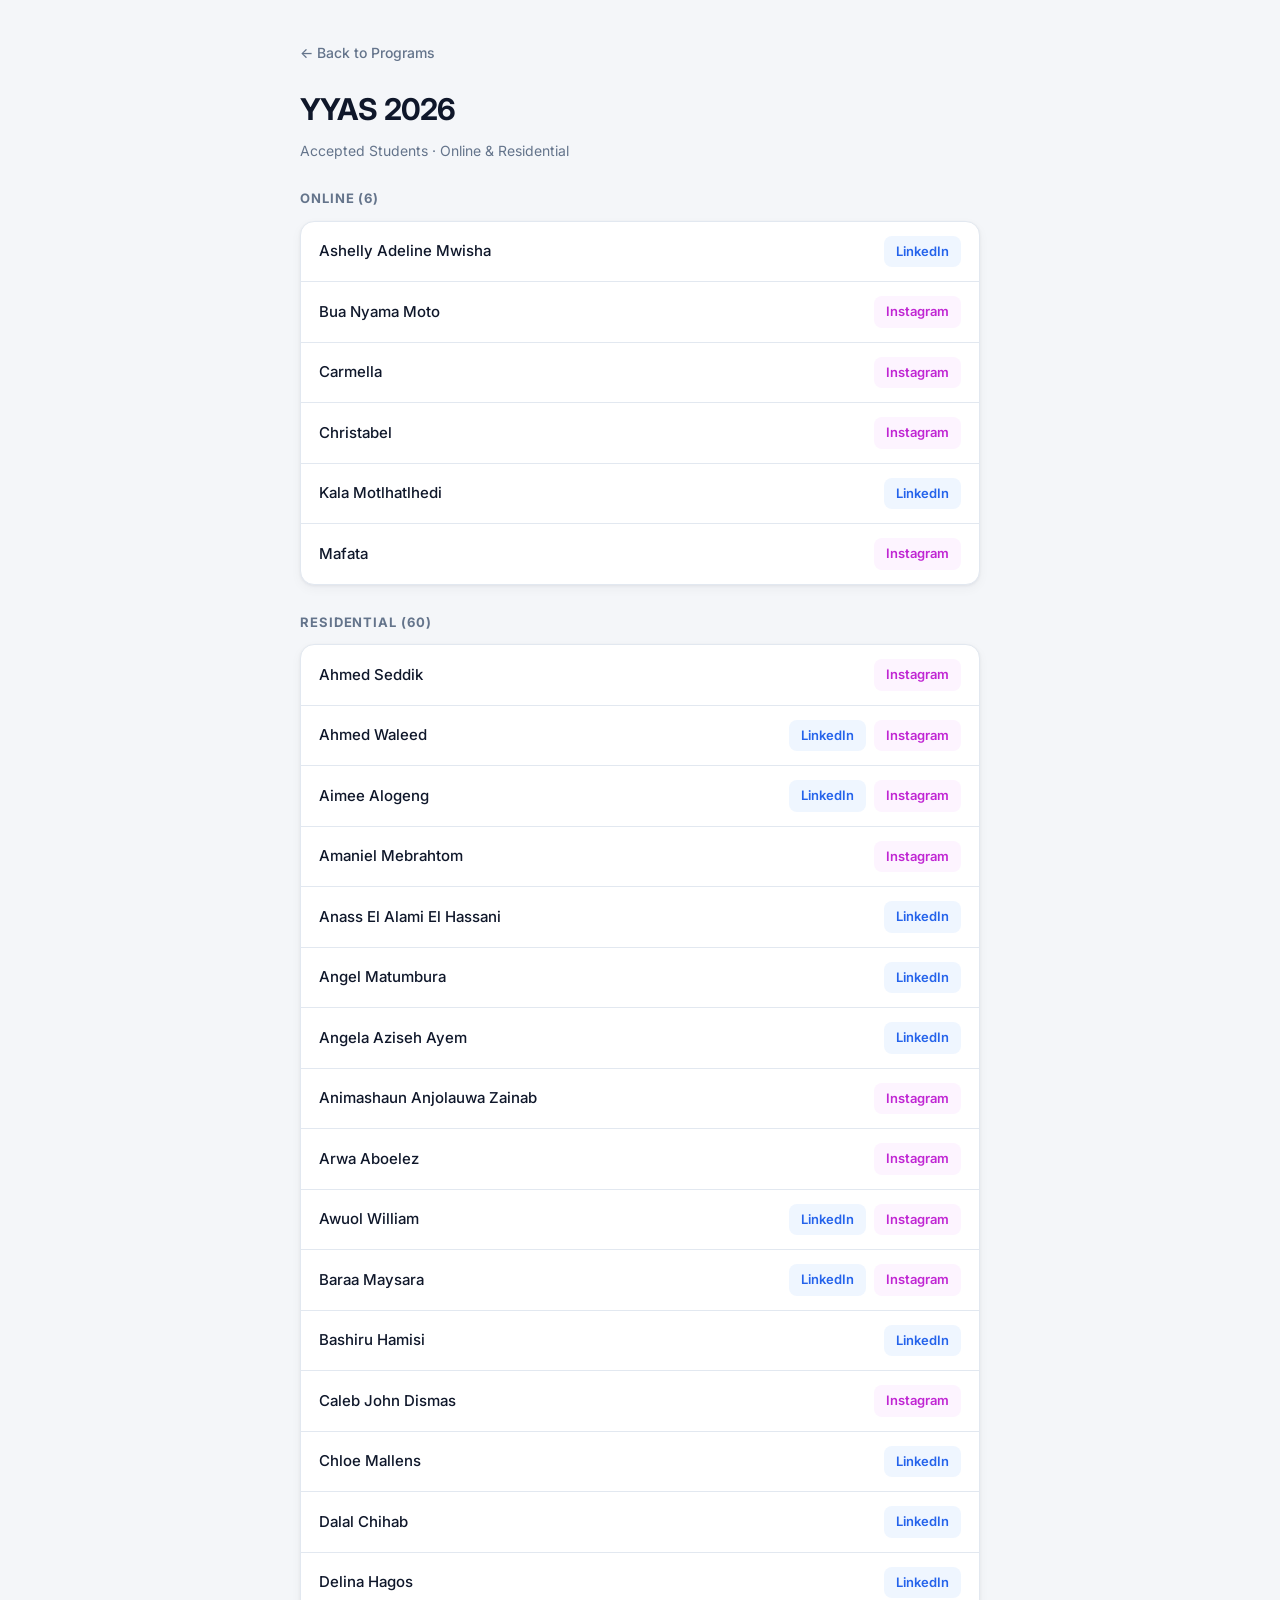
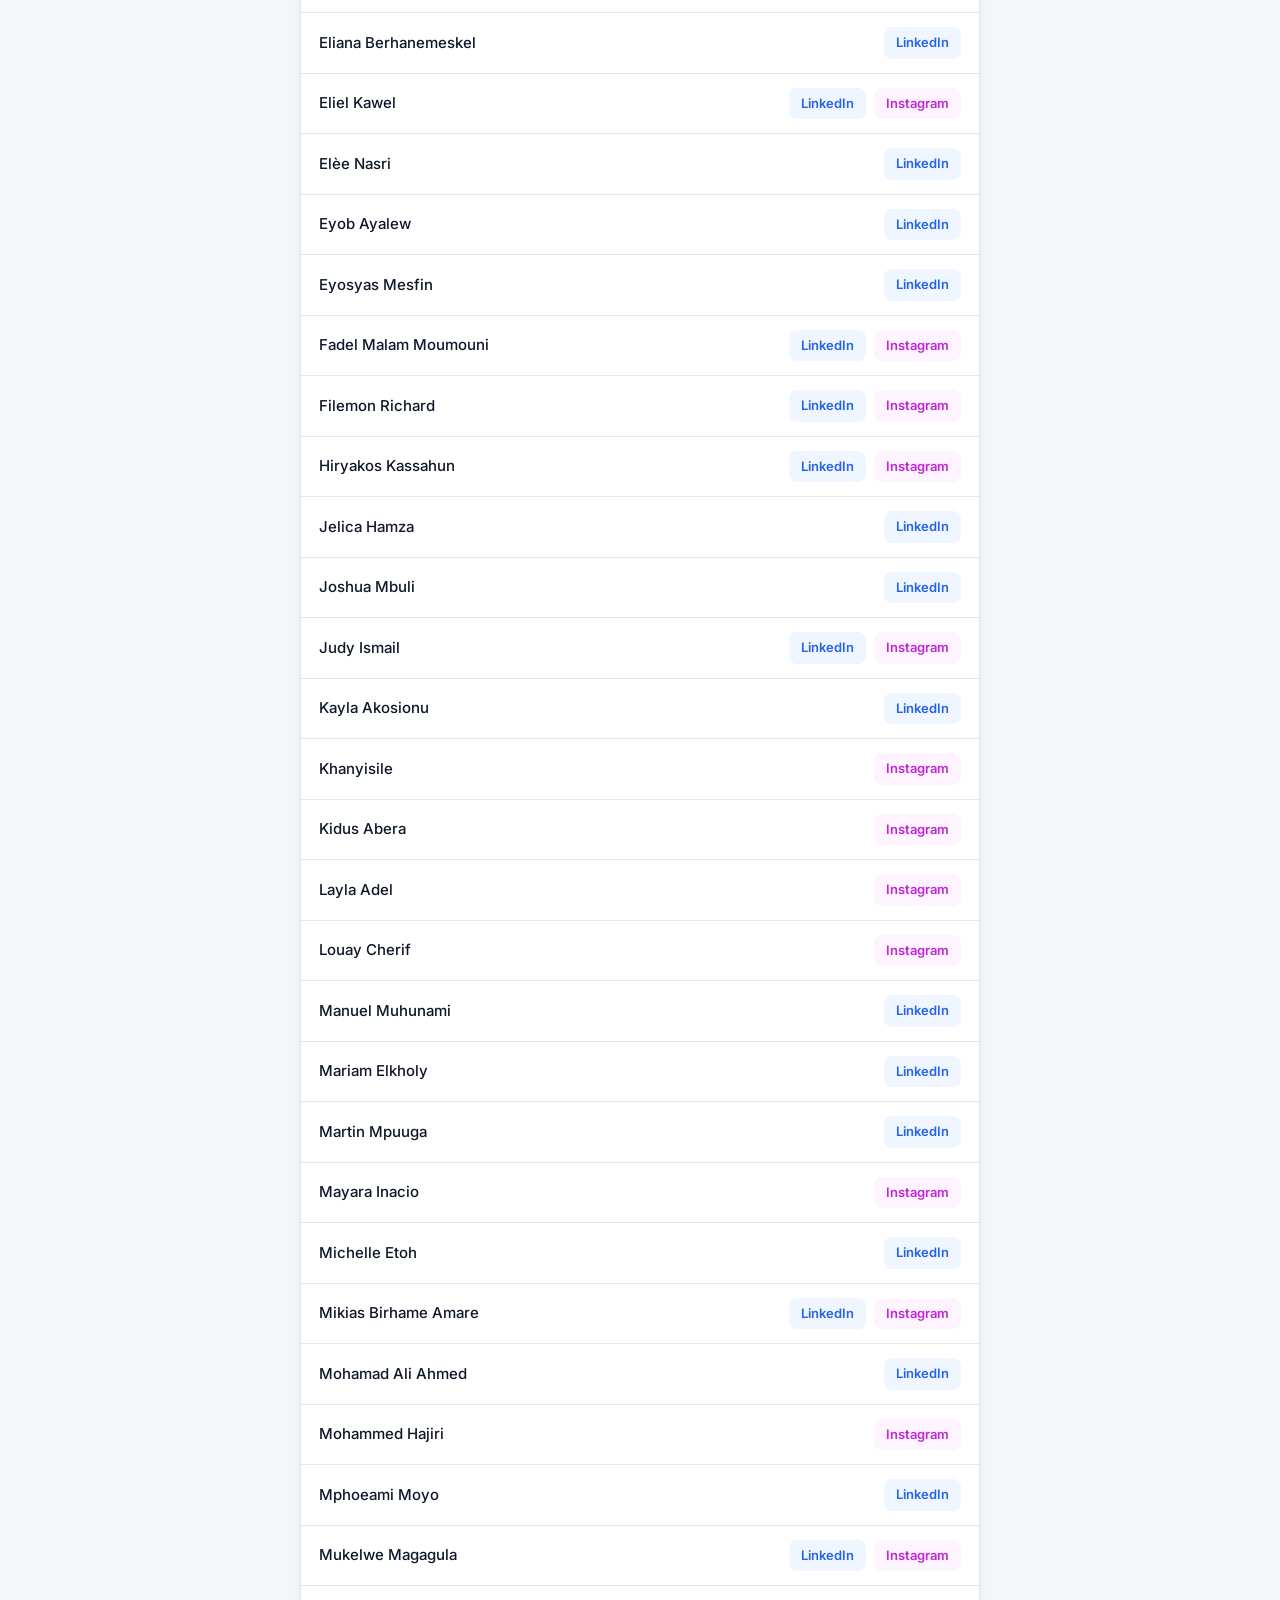
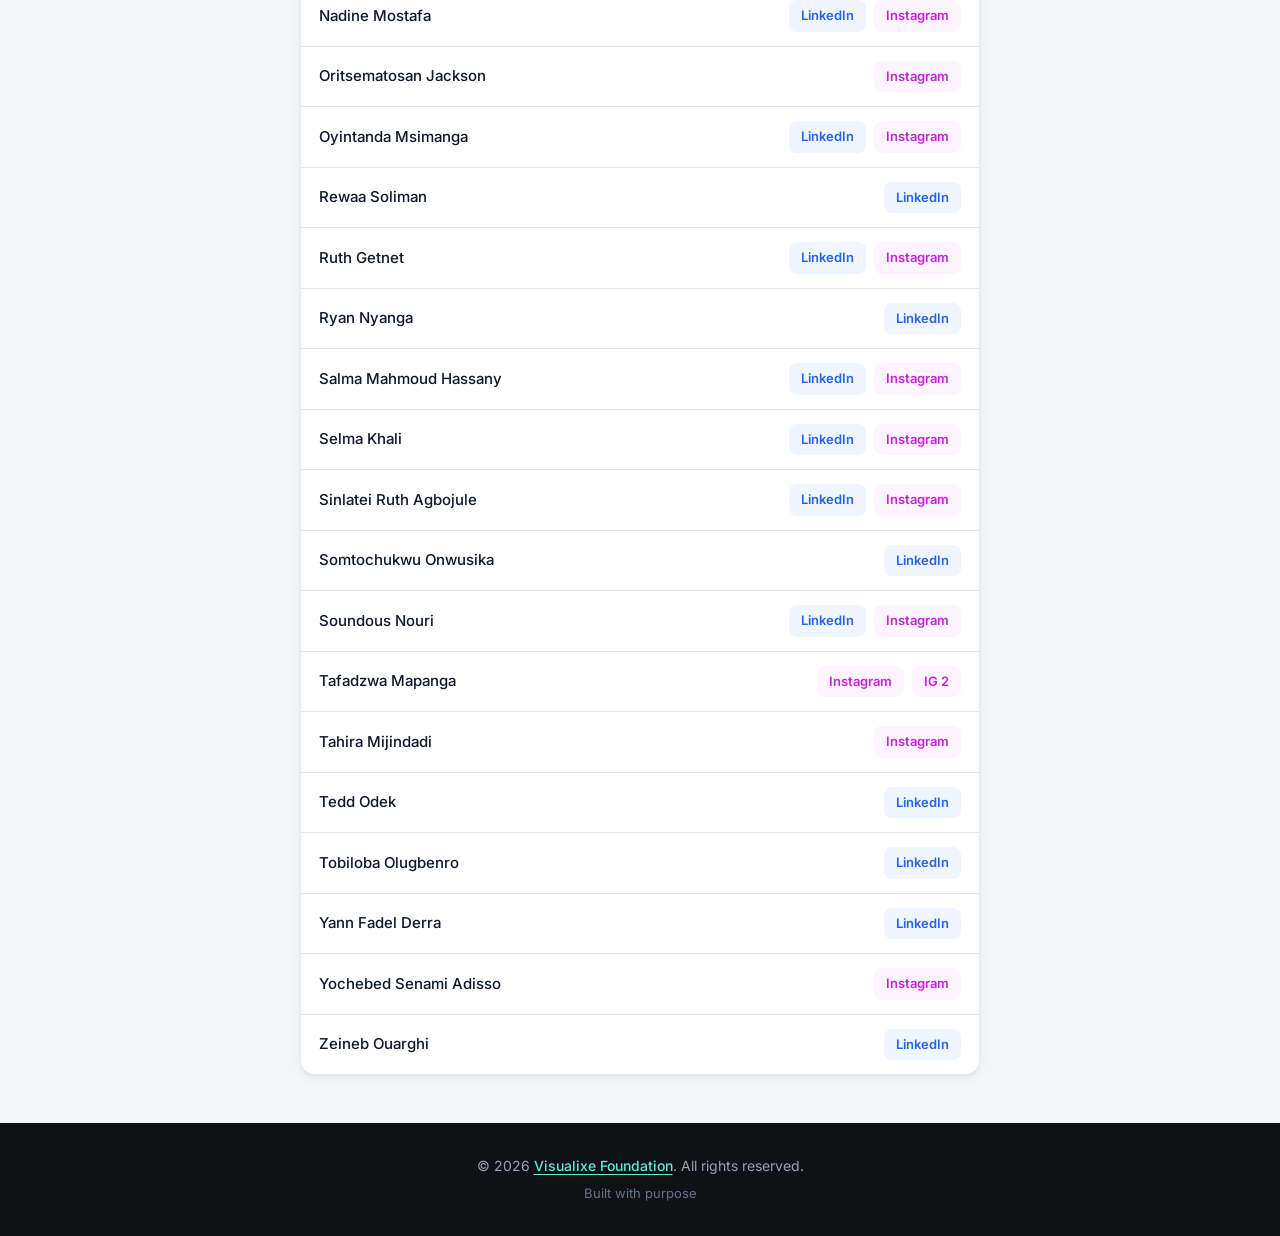
==== yyas2026.html @ 3283f769 "Add Christabel (mnichrissy) to YYAS 2026 Online" ====
<!DOCTYPE html>
<html lang="en">
<head>
  <meta charset="UTF-8">
  <meta name="viewport" content="width=device-width, initial-scale=1.0">
  <title>YYAS 2026 - Accepted Students</title>
  <link href="https://fonts.googleapis.com/css2?family=Inter:wght@400;500;600;700&display=swap" rel="stylesheet">
  <style>
    :root { --bg:#f4f6f9; --surface:#fff; --text:#0f172a; --muted:#64748b; --primary:#2563eb; --border:#e2e8f0; --shadow:0 1px 3px rgba(15,23,42,.06),0 4px 12px rgba(15,23,42,.04); --radius:14px; }
    *{box-sizing:border-box;margin:0;padding:0}
    body{font-family:Inter,system-ui,sans-serif;background:var(--bg);color:var(--text);min-height:100vh;line-height:1.5;display:flex;flex-direction:column}
    .page{max-width:720px;margin:0 auto;padding:40px 20px 48px;flex:1;width:100%}
    .back{display:inline-flex;color:var(--muted);text-decoration:none;font-size:14px;font-weight:500;margin-bottom:24px}
    .back:hover{color:var(--primary)}
    h1{font-size:clamp(24px,4vw,30px);font-weight:700;letter-spacing:-.03em;margin-bottom:8px}
    .meta{color:var(--muted);font-size:14px;margin-bottom:28px}
    .section-title{font-size:13px;font-weight:700;text-transform:uppercase;letter-spacing:.07em;color:var(--muted);margin:28px 0 12px}
    .section-title:first-of-type{margin-top:0}
    .list{background:var(--surface);border:1px solid var(--border);border-radius:var(--radius);box-shadow:var(--shadow);overflow:hidden}
    .student{display:flex;align-items:center;justify-content:space-between;gap:16px;padding:14px 18px;border-bottom:1px solid var(--border);font-size:15px;flex-wrap:wrap}
    .student:last-child{border-bottom:none}
    .student-name{font-weight:500}
    .links{display:flex;flex-wrap:wrap;gap:8px}
    .link{flex-shrink:0;font-size:13px;font-weight:600;text-decoration:none;padding:6px 12px;border-radius:8px}
    .link.li{color:var(--primary);background:#eff6ff}
    .link.li:hover{background:#dbeafe}
    .link.ig{color:#c026d3;background:#fdf4ff}
    .link.ig:hover{background:#fae8ff}
    footer{background:#0f1115;color:#94a3b8;text-align:center;padding:32px 20px;font-size:14px;margin-top:auto}
    footer a{color:#5eead4;text-decoration:underline;text-underline-offset:3px;font-weight:500}
    footer a:hover{color:#99f6e4}
    footer .tagline{margin-top:8px;font-size:13px;color:#64748b}
  </style>
</head>
<body>
  <div class="page">
    <a class="back" href="index.html">← Back to Programs</a>
    <h1>YYAS 2026</h1>
    <p class="meta">Accepted Students · Online & Residential</p>

    <p class="section-title">Online (6)</p>
    <div class="list">
      <div class="student"><span class="student-name">Ashelly Adeline Mwisha</span><div class="links"><a class="link li" href="https://www.linkedin.com/in/ashelly-adeline-mwisha-776b72386/" target="_blank" rel="noopener">LinkedIn</a></div></div>
      <div class="student"><span class="student-name">Bua Nyama Moto</span><div class="links"><a class="link ig" href="https://www.instagram.com/buanyamamoto" target="_blank" rel="noopener">Instagram</a></div></div>
      <div class="student"><span class="student-name">Carmella</span><div class="links"><a class="link ig" href="https://www.instagram.com/_carm.ella._" target="_blank" rel="noopener">Instagram</a></div></div>
      <div class="student"><span class="student-name">Christabel</span><div class="links"><a class="link ig" href="https://www.instagram.com/mnichrissy" target="_blank" rel="noopener">Instagram</a></div></div>
      <div class="student"><span class="student-name">Kala Motlhatlhedi</span><div class="links"><a class="link li" href="https://www.linkedin.com/in/kala-motlhatlhedi-22240734b/" target="_blank" rel="noopener">LinkedIn</a></div></div>
      <div class="student"><span class="student-name">Mafata</span><div class="links"><a class="link ig" href="https://www.instagram.com/k___fatimaaa" target="_blank" rel="noopener">Instagram</a></div></div>
    </div>

    <p class="section-title">Residential (60)</p>
    <div class="list">
      <div class="student"><span class="student-name">Ahmed Seddik</span><div class="links"><a class="link ig" href="https://www.instagram.com/ddraccoo" target="_blank" rel="noopener">Instagram</a></div></div>
      <div class="student"><span class="student-name">Ahmed Waleed</span><div class="links"><a class="link li" href="https://www.linkedin.com/in/ahmed-waleed-8857b934a/" target="_blank" rel="noopener">LinkedIn</a><a class="link ig" href="https://www.instagram.com/vvw_207" target="_blank" rel="noopener">Instagram</a></div></div>
      <div class="student"><span class="student-name">Aimee Alogeng</span><div class="links"><a class="link li" href="https://www.linkedin.com/in/aimee-alogeng-a2539a357/" target="_blank" rel="noopener">LinkedIn</a><a class="link ig" href="https://www.instagram.com/aimee.al_" target="_blank" rel="noopener">Instagram</a></div></div>
      <div class="student"><span class="student-name">Amaniel Mebrahtom</span><div class="links"><a class="link ig" href="https://www.instagram.com/aman.mb2" target="_blank" rel="noopener">Instagram</a></div></div>
      <div class="student"><span class="student-name">Anass El Alami El Hassani</span><div class="links"><a class="link li" href="https://www.linkedin.com/in/anass-el-alami-el-hassani-a8aa6737a/" target="_blank" rel="noopener">LinkedIn</a></div></div>
      <div class="student"><span class="student-name">Angel Matumbura</span><div class="links"><a class="link li" href="https://www.linkedin.com/in/angel-matumbura-37ba74272/" target="_blank" rel="noopener">LinkedIn</a></div></div>
      <div class="student"><span class="student-name">Angela Aziseh Ayem</span><div class="links"><a class="link li" href="https://www.linkedin.com/in/angela-aziseh-ayem-760539383/" target="_blank" rel="noopener">LinkedIn</a></div></div>
      <div class="student"><span class="student-name">Animashaun Anjolauwa Zainab</span><div class="links"><a class="link ig" href="https://www.instagram.com/dreamy.zaynab" target="_blank" rel="noopener">Instagram</a></div></div>
      <div class="student"><span class="student-name">Arwa Aboelez</span><div class="links"><a class="link ig" href="https://www.instagram.com/arwaahmedllx" target="_blank" rel="noopener">Instagram</a></div></div>
      <div class="student"><span class="student-name">Awuol William</span><div class="links"><a class="link li" href="https://www.linkedin.com/in/awuol-william-4a403742a/" target="_blank" rel="noopener">LinkedIn</a><a class="link ig" href="https://www.instagram.com/awuol_chol" target="_blank" rel="noopener">Instagram</a></div></div>
      <div class="student"><span class="student-name">Baraa Maysara</span><div class="links"><a class="link li" href="https://www.linkedin.com/in/baraa-maysara/" target="_blank" rel="noopener">LinkedIn</a><a class="link ig" href="https://www.instagram.com/b.ar4a" target="_blank" rel="noopener">Instagram</a></div></div>
      <div class="student"><span class="student-name">Bashiru Hamisi</span><div class="links"><a class="link li" href="https://www.linkedin.com/in/bashiru-hamisi-7b2312286/" target="_blank" rel="noopener">LinkedIn</a></div></div>
      <div class="student"><span class="student-name">Caleb John Dismas</span><div class="links"><a class="link ig" href="https://www.instagram.com/_calebshakq_" target="_blank" rel="noopener">Instagram</a></div></div>
      <div class="student"><span class="student-name">Chloe Mallens</span><div class="links"><a class="link li" href="https://www.linkedin.com/in/chloe-mallens-b9a05439b/" target="_blank" rel="noopener">LinkedIn</a></div></div>
      <div class="student"><span class="student-name">Dalal Chihab</span><div class="links"><a class="link li" href="https://www.linkedin.com/in/dalal-chihab-8564b4334/" target="_blank" rel="noopener">LinkedIn</a></div></div>
      <div class="student"><span class="student-name">Delina Hagos</span><div class="links"><a class="link li" href="https://www.linkedin.com/in/delina-hagos-21abb3429/" target="_blank" rel="noopener">LinkedIn</a></div></div>
      <div class="student"><span class="student-name">Eliana Berhanemeskel</span><div class="links"><a class="link li" href="https://www.linkedin.com/in/eliana-berhanemeskel-0032b2391/" target="_blank" rel="noopener">LinkedIn</a></div></div>
      <div class="student"><span class="student-name">Eliel Kawel</span><div class="links"><a class="link li" href="https://www.linkedin.com/in/eliel-kawel-6774533b9/" target="_blank" rel="noopener">LinkedIn</a><a class="link ig" href="https://www.instagram.com/eliii_jeager" target="_blank" rel="noopener">Instagram</a></div></div>
      <div class="student"><span class="student-name">Elèe Nasri</span><div class="links"><a class="link li" href="https://www.linkedin.com/in/el%C3%A8e-nasri-a251473b8/" target="_blank" rel="noopener">LinkedIn</a></div></div>
      <div class="student"><span class="student-name">Eyob Ayalew</span><div class="links"><a class="link li" href="https://www.linkedin.com/in/eyob-ayalew-5b4209382/" target="_blank" rel="noopener">LinkedIn</a></div></div>
      <div class="student"><span class="student-name">Eyosyas Mesfin</span><div class="links"><a class="link li" href="https://www.linkedin.com/in/eyosyas-mesfin-58b64636a/" target="_blank" rel="noopener">LinkedIn</a></div></div>
      <div class="student"><span class="student-name">Fadel Malam Moumouni</span><div class="links"><a class="link li" href="https://www.linkedin.com/in/fadel-malam-moumouni-9bb3b6238/" target="_blank" rel="noopener">LinkedIn</a><a class="link ig" href="https://www.instagram.com/fad_mlk_" target="_blank" rel="noopener">Instagram</a></div></div>
      <div class="student"><span class="student-name">Filemon Richard</span><div class="links"><a class="link li" href="https://www.linkedin.com/in/filemon-richard-154a58354/" target="_blank" rel="noopener">LinkedIn</a><a class="link ig" href="https://www.instagram.com/the__flemon" target="_blank" rel="noopener">Instagram</a></div></div>
      <div class="student"><span class="student-name">Hiryakos Kassahun</span><div class="links"><a class="link li" href="https://www.linkedin.com/in/hiryakos-kassahun-a217aa3bb/" target="_blank" rel="noopener">LinkedIn</a><a class="link ig" href="https://www.instagram.com/da_harry_" target="_blank" rel="noopener">Instagram</a></div></div>
      <div class="student"><span class="student-name">Jelica Hamza</span><div class="links"><a class="link li" href="https://www.linkedin.com/in/jelica-hamza-6ba690402/" target="_blank" rel="noopener">LinkedIn</a></div></div>
      <div class="student"><span class="student-name">Joshua Mbuli</span><div class="links"><a class="link li" href="https://www.linkedin.com/in/joshua-mbuli-ab585a386/" target="_blank" rel="noopener">LinkedIn</a></div></div>
      <div class="student"><span class="student-name">Judy Ismail</span><div class="links"><a class="link li" href="https://www.linkedin.com/in/judyy-ismail/" target="_blank" rel="noopener">LinkedIn</a><a class="link ig" href="https://www.instagram.com/judyy_hatem" target="_blank" rel="noopener">Instagram</a></div></div>
      <div class="student"><span class="student-name">Kayla Akosionu</span><div class="links"><a class="link li" href="https://www.linkedin.com/in/kayla-akosionu-887215384/" target="_blank" rel="noopener">LinkedIn</a></div></div>
      <div class="student"><span class="student-name">Khanyisile</span><div class="links"><a class="link ig" href="https://www.instagram.com/khanyi_mzyece" target="_blank" rel="noopener">Instagram</a></div></div>
      <div class="student"><span class="student-name">Kidus Abera</span><div class="links"><a class="link ig" href="https://www.instagram.com/kidus_abera_" target="_blank" rel="noopener">Instagram</a></div></div>
      <div class="student"><span class="student-name">Layla Adel</span><div class="links"><a class="link ig" href="https://www.instagram.com/layla.3adel" target="_blank" rel="noopener">Instagram</a></div></div>
      <div class="student"><span class="student-name">Louay Cherif</span><div class="links"><a class="link ig" href="https://www.instagram.com/louaycherif233" target="_blank" rel="noopener">Instagram</a></div></div>
      <div class="student"><span class="student-name">Manuel Muhunami</span><div class="links"><a class="link li" href="https://www.linkedin.com/in/manuel-indombera/" target="_blank" rel="noopener">LinkedIn</a></div></div>
      <div class="student"><span class="student-name">Mariam Elkholy</span><div class="links"><a class="link li" href="https://www.linkedin.com/in/mariam-elkholy-403326283/" target="_blank" rel="noopener">LinkedIn</a></div></div>
      <div class="student"><span class="student-name">Martin Mpuuga</span><div class="links"><a class="link li" href="https://www.linkedin.com/in/martin-mpuuga-a007103b2/" target="_blank" rel="noopener">LinkedIn</a></div></div>
      <div class="student"><span class="student-name">Mayara Inacio</span><div class="links"><a class="link ig" href="https://www.instagram.com/may_ri1" target="_blank" rel="noopener">Instagram</a></div></div>
      <div class="student"><span class="student-name">Michelle Etoh</span><div class="links"><a class="link li" href="https://www.linkedin.com/in/michelle-etoh-3ab612343/" target="_blank" rel="noopener">LinkedIn</a></div></div>
      <div class="student"><span class="student-name">Mikias Birhame Amare</span><div class="links"><a class="link li" href="https://www.linkedin.com/in/mikias-amare-251681402/" target="_blank" rel="noopener">LinkedIn</a><a class="link ig" href="https://www.instagram.com/infamous_ni99a" target="_blank" rel="noopener">Instagram</a></div></div>
      <div class="student"><span class="student-name">Mohamad Ali Ahmed</span><div class="links"><a class="link li" href="https://www.linkedin.com/in/mohamad-ali-ahmed-481295380/" target="_blank" rel="noopener">LinkedIn</a></div></div>
      <div class="student"><span class="student-name">Mohammed Hajiri</span><div class="links"><a class="link ig" href="https://www.instagram.com/_mohamed_hajry_" target="_blank" rel="noopener">Instagram</a></div></div>
      <div class="student"><span class="student-name">Mphoeami Moyo</span><div class="links"><a class="link li" href="https://www.linkedin.com/in/mphoeami-moyo-1519a9371/" target="_blank" rel="noopener">LinkedIn</a></div></div>
      <div class="student"><span class="student-name">Mukelwe Magagula</span><div class="links"><a class="link li" href="https://www.linkedin.com/in/mukelwe-magagula-00015a282/" target="_blank" rel="noopener">LinkedIn</a><a class="link ig" href="https://www.instagram.com/excl.usivelywithmukelwe" target="_blank" rel="noopener">Instagram</a></div></div>
      <div class="student"><span class="student-name">Nadine Mostafa</span><div class="links"><a class="link li" href="https://www.linkedin.com/in/nadine-mostafa-3a532b35b/" target="_blank" rel="noopener">LinkedIn</a><a class="link ig" href="https://www.instagram.com/__nadinemostafa" target="_blank" rel="noopener">Instagram</a></div></div>
      <div class="student"><span class="student-name">Oritsematosan Jackson</span><div class="links"><a class="link ig" href="https://www.instagram.com/tosanjackson" target="_blank" rel="noopener">Instagram</a></div></div>
      <div class="student"><span class="student-name">Oyintanda Msimanga</span><div class="links"><a class="link li" href="https://www.linkedin.com/in/oyintanda-m-698185381/" target="_blank" rel="noopener">LinkedIn</a><a class="link ig" href="https://www.instagram.com/xo.oyi" target="_blank" rel="noopener">Instagram</a></div></div>
      <div class="student"><span class="student-name">Rewaa Soliman</span><div class="links"><a class="link li" href="https://www.linkedin.com/in/rewaa-soliman-2990a6369/" target="_blank" rel="noopener">LinkedIn</a></div></div>
      <div class="student"><span class="student-name">Ruth Getnet</span><div class="links"><a class="link li" href="https://www.linkedin.com/in/ruth-getnet-21bb9b34a/" target="_blank" rel="noopener">LinkedIn</a><a class="link ig" href="https://www.instagram.com/iseek_serenity" target="_blank" rel="noopener">Instagram</a></div></div>
      <div class="student"><span class="student-name">Ryan Nyanga</span><div class="links"><a class="link li" href="https://www.linkedin.com/in/ryan-nyanga/" target="_blank" rel="noopener">LinkedIn</a></div></div>
      <div class="student"><span class="student-name">Salma Mahmoud Hassany</span><div class="links"><a class="link li" href="https://www.linkedin.com/in/salma-mahmoud-18077336b/" target="_blank" rel="noopener">LinkedIn</a><a class="link ig" href="https://www.instagram.com/salmahmoud4" target="_blank" rel="noopener">Instagram</a></div></div>
      <div class="student"><span class="student-name">Selma Khali</span><div class="links"><a class="link li" href="https://www.linkedin.com/in/selma-khali-820155335/" target="_blank" rel="noopener">LinkedIn</a><a class="link ig" href="https://www.instagram.com/khaliselma" target="_blank" rel="noopener">Instagram</a></div></div>
      <div class="student"><span class="student-name">Sinlatei Ruth Agbojule</span><div class="links"><a class="link li" href="https://www.linkedin.com/in/agbojule-sinlatei-041a593a7/" target="_blank" rel="noopener">LinkedIn</a><a class="link ig" href="https://www.instagram.com/sinlateiagbojule" target="_blank" rel="noopener">Instagram</a></div></div>
      <div class="student"><span class="student-name">Somtochukwu Onwusika</span><div class="links"><a class="link li" href="https://www.linkedin.com/in/somto-onwusika/" target="_blank" rel="noopener">LinkedIn</a></div></div>
      <div class="student"><span class="student-name">Soundous Nouri</span><div class="links"><a class="link li" href="https://www.linkedin.com/in/soundous-nouri-1b28b7379/" target="_blank" rel="noopener">LinkedIn</a><a class="link ig" href="https://www.instagram.com/soundous.n_" target="_blank" rel="noopener">Instagram</a></div></div>
      <div class="student"><span class="student-name">Tafadzwa Mapanga</span><div class="links"><a class="link ig" href="https://www.instagram.com/taffff.y" target="_blank" rel="noopener">Instagram</a><a class="link ig" href="https://www.instagram.com/tafffy.waffy" target="_blank" rel="noopener">IG 2</a></div></div>
      <div class="student"><span class="student-name">Tahira Mijindadi</span><div class="links"><a class="link ig" href="https://www.instagram.com/its_tahiraaa.m" target="_blank" rel="noopener">Instagram</a></div></div>
      <div class="student"><span class="student-name">Tedd Odek</span><div class="links"><a class="link li" href="https://www.linkedin.com/in/tedd-odek/" target="_blank" rel="noopener">LinkedIn</a></div></div>
      <div class="student"><span class="student-name">Tobiloba Olugbenro</span><div class="links"><a class="link li" href="https://www.linkedin.com/in/tobiloba-olugbenro-34a37042a/" target="_blank" rel="noopener">LinkedIn</a></div></div>
      <div class="student"><span class="student-name">Yann Fadel Derra</span><div class="links"><a class="link li" href="https://www.linkedin.com/in/yann-fadel-derra-29112a390/" target="_blank" rel="noopener">LinkedIn</a></div></div>
      <div class="student"><span class="student-name">Yochebed Senami Adisso</span><div class="links"><a class="link ig" href="https://www.instagram.com/yochebedadisso" target="_blank" rel="noopener">Instagram</a></div></div>
      <div class="student"><span class="student-name">Zeineb Ouarghi</span><div class="links"><a class="link li" href="https://www.linkedin.com/in/zeineb-ouarghi-987a57365/" target="_blank" rel="noopener">LinkedIn</a></div></div>
    </div>
  </div>
  <footer>
    <p>&copy; 2026 <a href="https://visualixe-foundation.vercel.app/" target="_blank" rel="noopener">Visualixe Foundation</a>. All rights reserved.</p>
    <p class="tagline">Built with purpose</p>
  </footer>
</body>
</html>
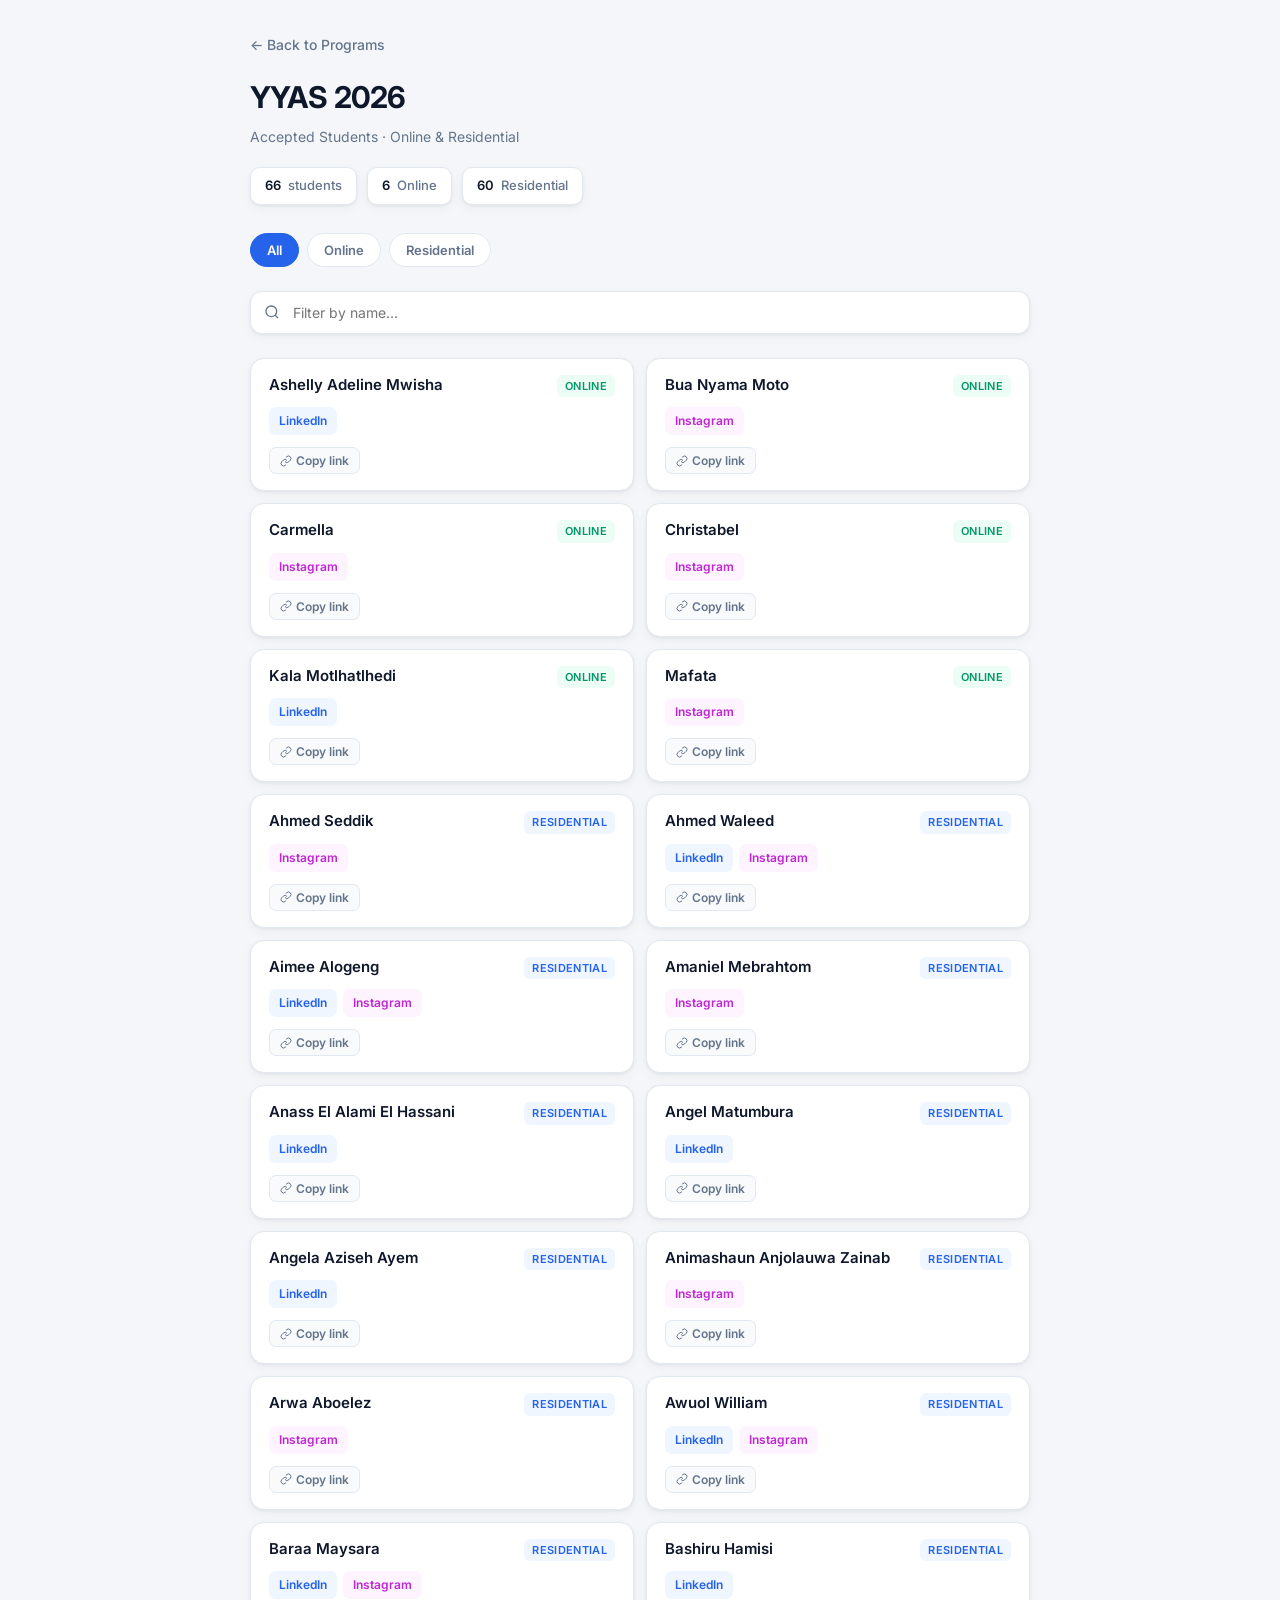
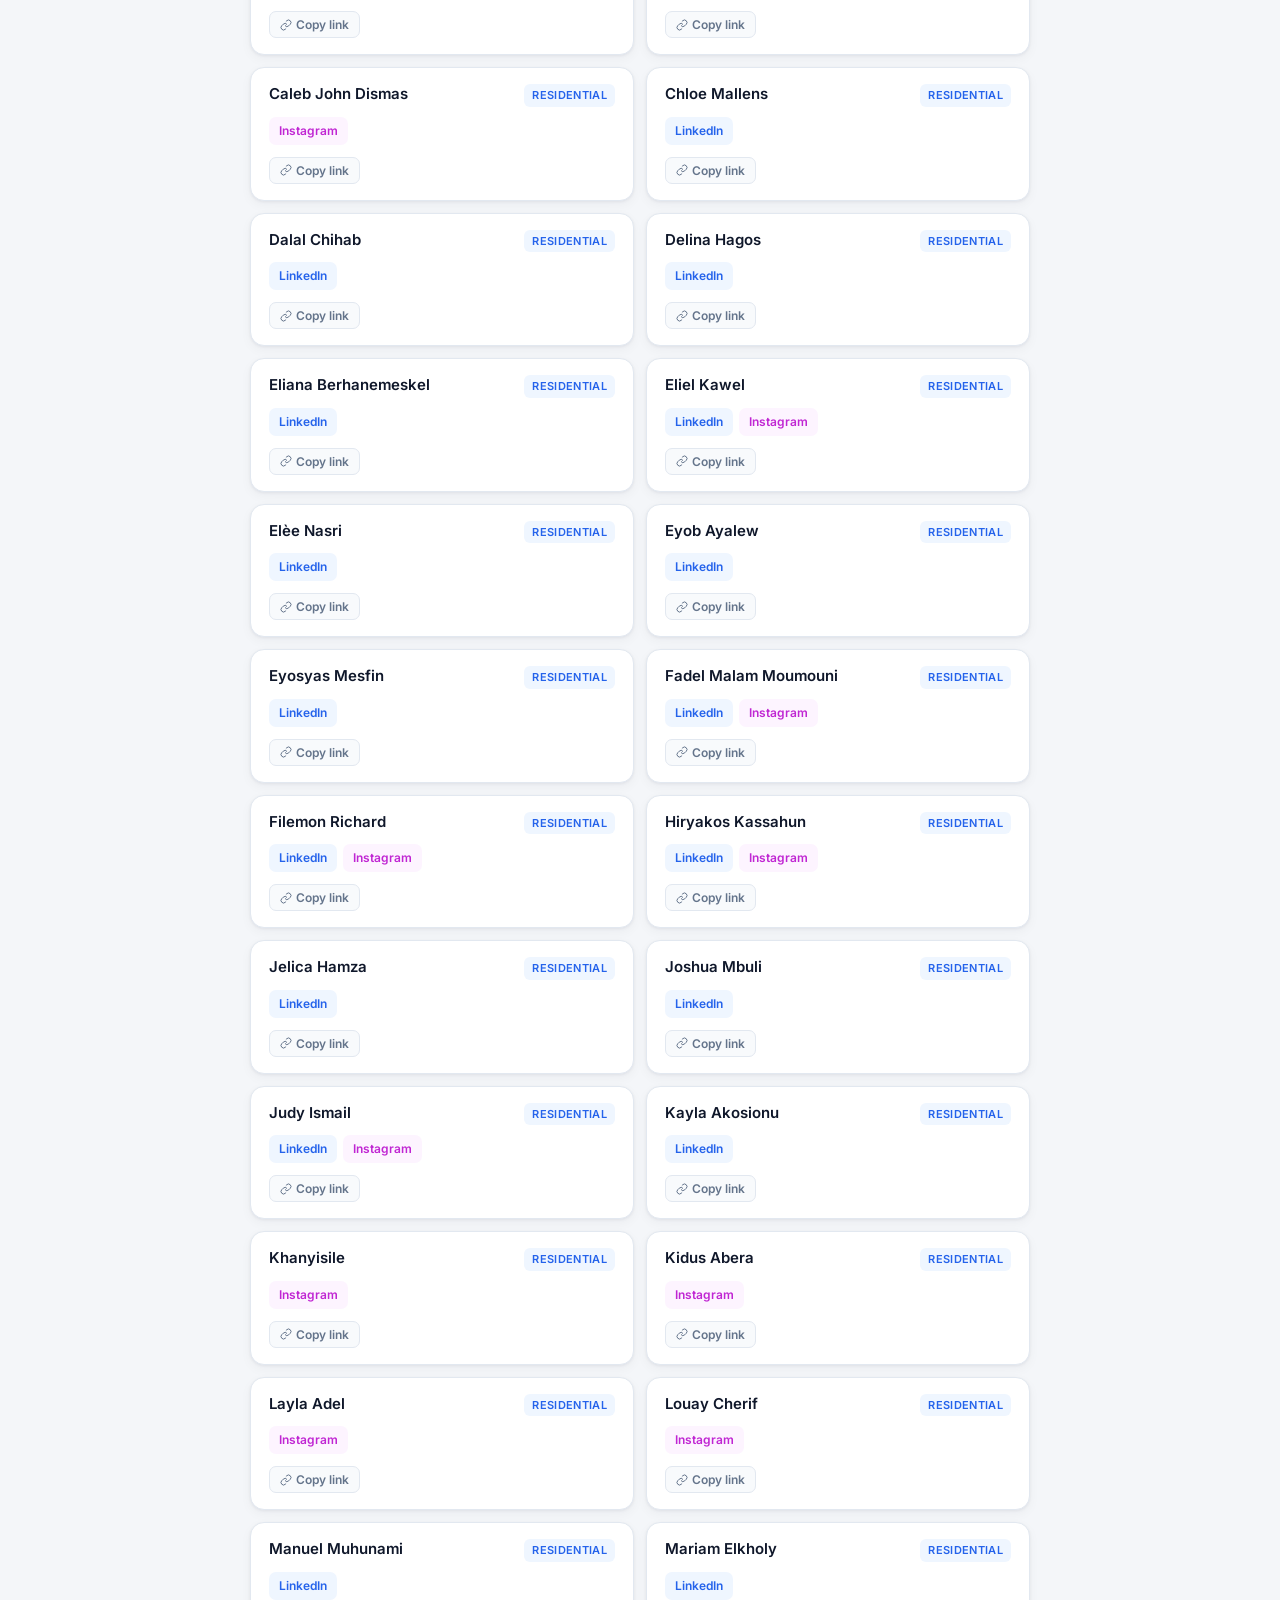
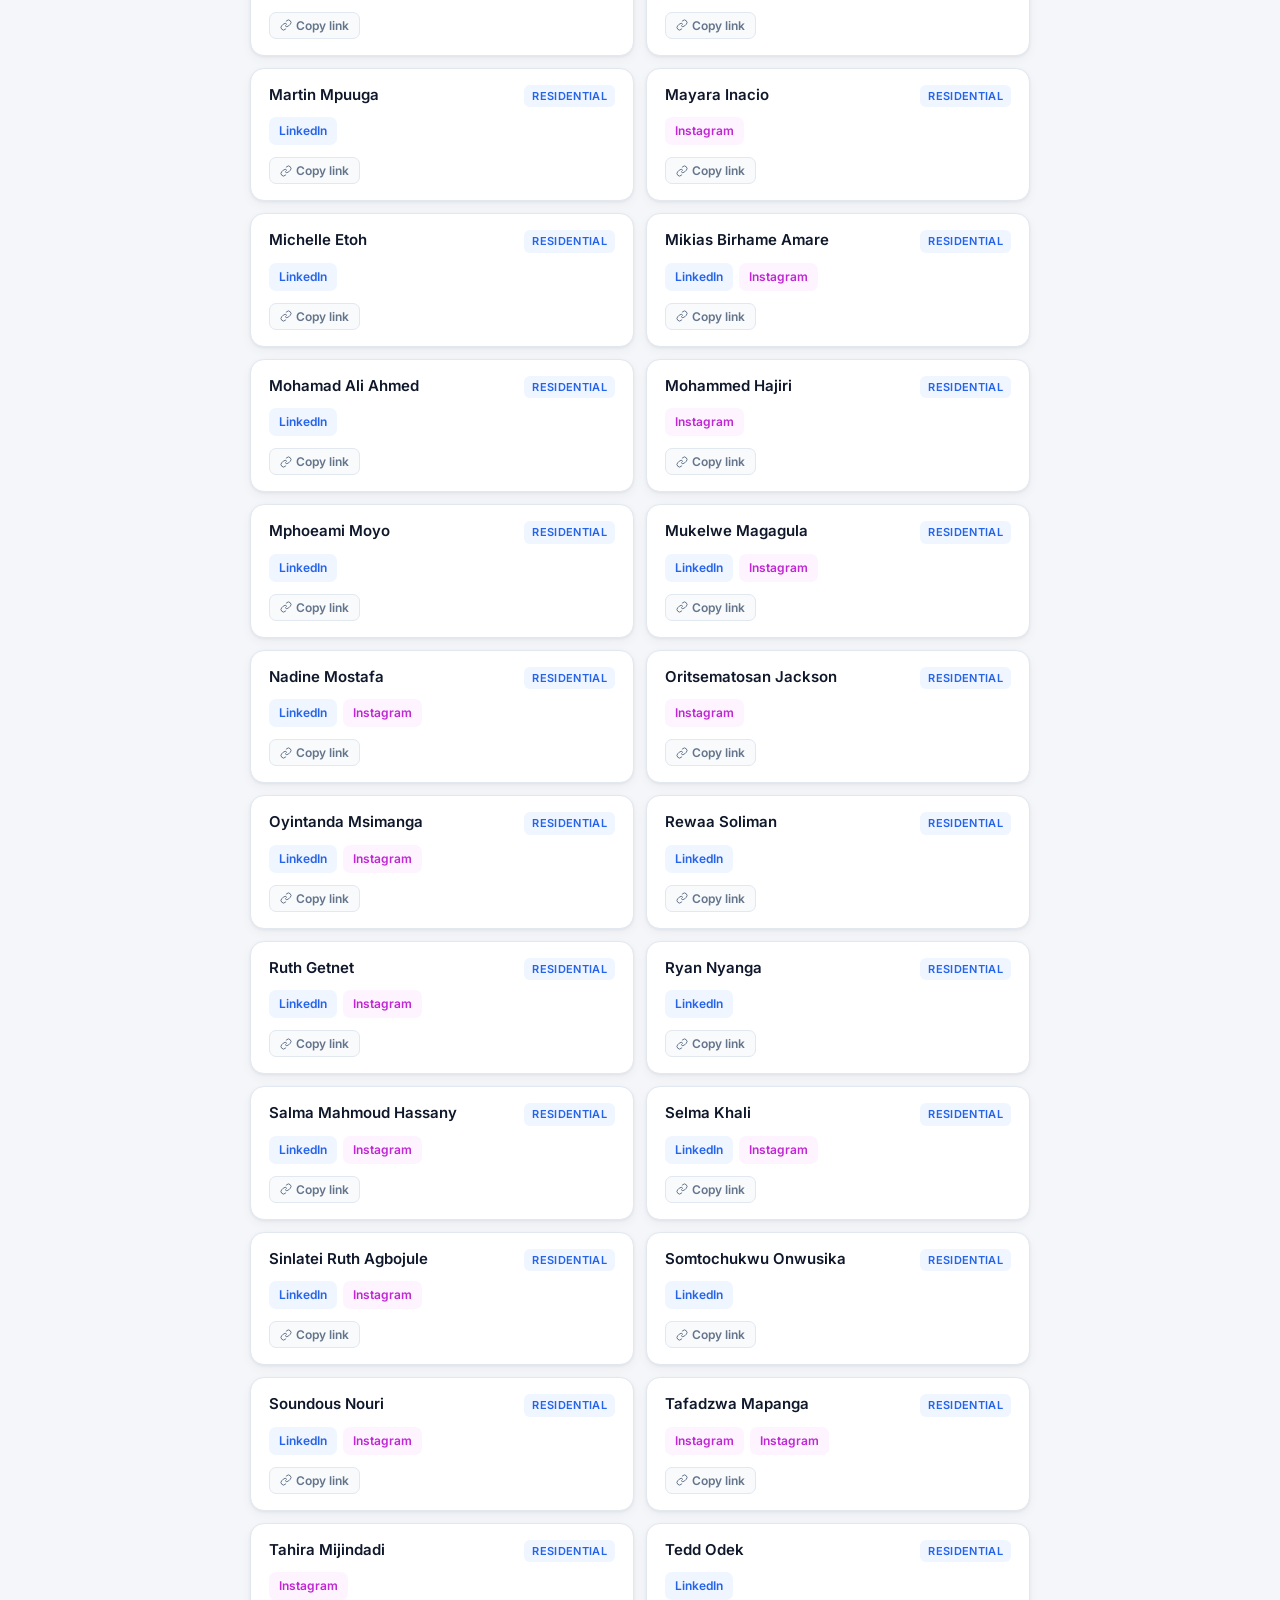
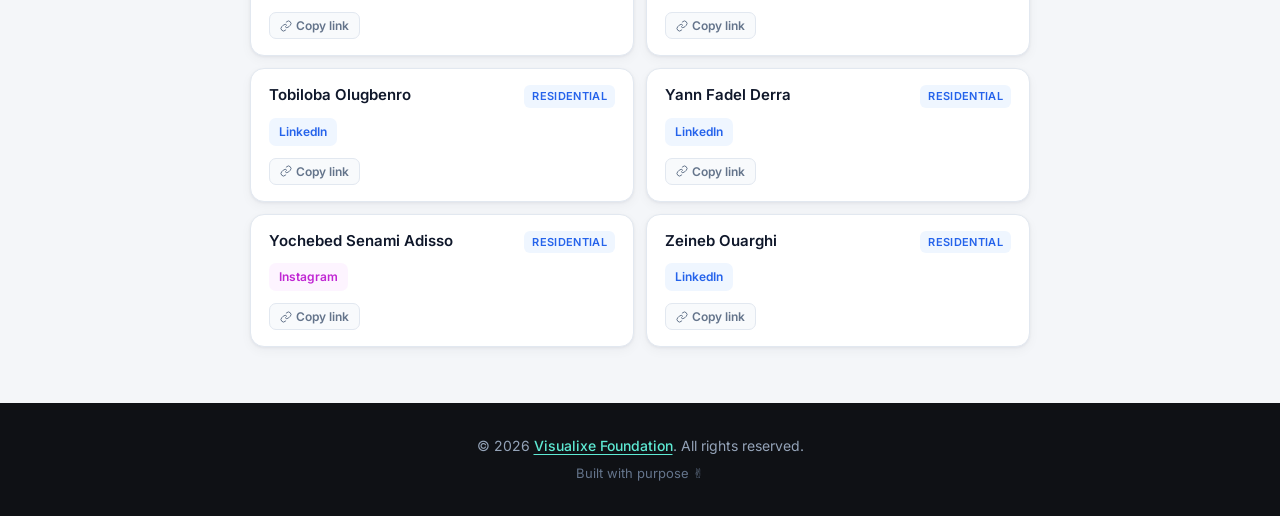
==== commit 9b8c55a2: "Upgrade list page: student cards, filters, search with highlights, clean empty socials, copy-link bu" ====
--- a/yyas2026.html
+++ b/yyas2026.html
@@ -3,33 +3,285 @@
 <head>
   <meta charset="UTF-8">
   <meta name="viewport" content="width=device-width, initial-scale=1.0">
-  <title>YYAS 2026 - Accepted Students</title>
+  <title>YYAS 2026 Accepted Students | Visualixe Foundation</title>
+  <meta name="description" content="Full list of students accepted into Yale Young African Scholars 2026 — Online (6) and Residential (60) cohorts.">
+
+  <!-- Open Graph -->
+  <meta property="og:type" content="website">
+  <meta property="og:url" content="https://accepted-students.vercel.app/yyas2026.html">
+  <meta property="og:title" content="YYAS 2026 Accepted Students">
+  <meta property="og:description" content="66 students accepted into Yale Young African Scholars 2026. Browse Online and Residential cohorts.">
+  <meta property="og:site_name" content="Visualixe Foundation">
+
+  <!-- Twitter -->
+  <meta name="twitter:card" content="summary">
+  <meta name="twitter:title" content="YYAS 2026 Accepted Students">
+  <meta name="twitter:description" content="66 students accepted into Yale Young African Scholars 2026.">
+
   <link href="https://fonts.googleapis.com/css2?family=Inter:wght@400;500;600;700&display=swap" rel="stylesheet">
   <style>
-    :root { --bg:#f4f6f9; --surface:#fff; --text:#0f172a; --muted:#64748b; --primary:#2563eb; --border:#e2e8f0; --shadow:0 1px 3px rgba(15,23,42,.06),0 4px 12px rgba(15,23,42,.04); --radius:14px; }
-    *{box-sizing:border-box;margin:0;padding:0}
-    body{font-family:Inter,system-ui,sans-serif;background:var(--bg);color:var(--text);min-height:100vh;line-height:1.5;display:flex;flex-direction:column}
-    .page{max-width:720px;margin:0 auto;padding:40px 20px 48px;flex:1;width:100%}
-    .back{display:inline-flex;color:var(--muted);text-decoration:none;font-size:14px;font-weight:500;margin-bottom:24px}
-    .back:hover{color:var(--primary)}
-    h1{font-size:clamp(24px,4vw,30px);font-weight:700;letter-spacing:-.03em;margin-bottom:8px}
-    .meta{color:var(--muted);font-size:14px;margin-bottom:28px}
-    .section-title{font-size:13px;font-weight:700;text-transform:uppercase;letter-spacing:.07em;color:var(--muted);margin:28px 0 12px}
-    .section-title:first-of-type{margin-top:0}
-    .list{background:var(--surface);border:1px solid var(--border);border-radius:var(--radius);box-shadow:var(--shadow);overflow:hidden}
-    .student{display:flex;align-items:center;justify-content:space-between;gap:16px;padding:14px 18px;border-bottom:1px solid var(--border);font-size:15px;flex-wrap:wrap}
-    .student:last-child{border-bottom:none}
-    .student-name{font-weight:500}
-    .links{display:flex;flex-wrap:wrap;gap:8px}
-    .link{flex-shrink:0;font-size:13px;font-weight:600;text-decoration:none;padding:6px 12px;border-radius:8px}
-    .link.li{color:var(--primary);background:#eff6ff}
-    .link.li:hover{background:#dbeafe}
-    .link.ig{color:#c026d3;background:#fdf4ff}
-    .link.ig:hover{background:#fae8ff}
-    footer{background:#0f1115;color:#94a3b8;text-align:center;padding:32px 20px;font-size:14px;margin-top:auto}
-    footer a{color:#5eead4;text-decoration:underline;text-underline-offset:3px;font-weight:500}
-    footer a:hover{color:#99f6e4}
-    footer .tagline{margin-top:8px;font-size:13px;color:#64748b}
+    :root {
+      --bg: #f4f6f9;
+      --surface: #fff;
+      --text: #0f172a;
+      --muted: #64748b;
+      --primary: #2563eb;
+      --primary-soft: #eff6ff;
+      --border: #e2e8f0;
+      --shadow: 0 1px 3px rgba(15,23,42,.06), 0 4px 12px rgba(15,23,42,.04);
+      --radius: 14px;
+    }
+    * { box-sizing: border-box; margin: 0; padding: 0; }
+    body {
+      font-family: Inter, system-ui, sans-serif;
+      background: var(--bg);
+      color: var(--text);
+      min-height: 100vh;
+      line-height: 1.5;
+      display: flex;
+      flex-direction: column;
+    }
+    .page {
+      max-width: 820px;
+      margin: 0 auto;
+      padding: 32px 20px 56px;
+      flex: 1;
+      width: 100%;
+    }
+    .back {
+      display: inline-flex;
+      color: var(--muted);
+      text-decoration: none;
+      font-size: 14px;
+      font-weight: 500;
+      margin-bottom: 20px;
+    }
+    .back:hover { color: var(--primary); }
+    h1 {
+      font-size: clamp(24px, 4vw, 30px);
+      font-weight: 700;
+      letter-spacing: -0.03em;
+      margin-bottom: 6px;
+    }
+    .meta {
+      color: var(--muted);
+      font-size: 14px;
+      margin-bottom: 20px;
+    }
+    .stats {
+      display: flex;
+      flex-wrap: wrap;
+      gap: 10px;
+      margin-bottom: 28px;
+    }
+    .stat {
+      background: var(--surface);
+      border: 1px solid var(--border);
+      border-radius: 10px;
+      padding: 8px 14px;
+      font-size: 13px;
+      font-weight: 600;
+      color: var(--text);
+      box-shadow: var(--shadow);
+    }
+    .stat span { color: var(--muted); font-weight: 500; margin-left: 4px; }
+
+    .filters {
+      display: flex;
+      gap: 8px;
+      margin-bottom: 24px;
+      flex-wrap: wrap;
+    }
+    .filter-btn {
+      font-family: inherit;
+      font-size: 13px;
+      font-weight: 600;
+      padding: 8px 16px;
+      border-radius: 999px;
+      border: 1.5px solid var(--border);
+      background: var(--surface);
+      color: var(--muted);
+      cursor: pointer;
+      transition: all 0.15s;
+    }
+    .filter-btn:hover { border-color: var(--primary); color: var(--primary); }
+    .filter-btn.active {
+      background: var(--primary);
+      border-color: var(--primary);
+      color: #fff;
+    }
+
+    .list-search {
+      position: relative;
+      margin-bottom: 24px;
+    }
+    .list-search input {
+      width: 100%;
+      padding: 12px 16px 12px 42px;
+      font-size: 14px;
+      font-family: inherit;
+      border: 1.5px solid var(--border);
+      border-radius: 12px;
+      background: var(--surface);
+      color: var(--text);
+      box-shadow: var(--shadow);
+      outline: none;
+    }
+    .list-search input:focus {
+      border-color: var(--primary);
+      box-shadow: 0 0 0 3px rgba(37,99,235,0.15);
+    }
+    .list-search svg {
+      position: absolute;
+      left: 14px;
+      top: 50%;
+      transform: translateY(-50%);
+      color: var(--muted);
+      pointer-events: none;
+    }
+
+    .cards {
+      display: grid;
+      grid-template-columns: 1fr;
+      gap: 12px;
+    }
+    @media (min-width: 560px) {
+      .cards { grid-template-columns: 1fr 1fr; }
+    }
+
+    .card {
+      background: var(--surface);
+      border: 1px solid var(--border);
+      border-radius: var(--radius);
+      box-shadow: var(--shadow);
+      padding: 16px 18px;
+      display: flex;
+      flex-direction: column;
+      gap: 10px;
+      transition: border-color 0.15s, box-shadow 0.15s;
+      scroll-margin-top: 20px;
+    }
+    .card:hover {
+      border-color: #bfdbfe;
+      box-shadow: 0 4px 16px rgba(37,99,235,0.08);
+    }
+    .card-top {
+      display: flex;
+      align-items: flex-start;
+      justify-content: space-between;
+      gap: 10px;
+    }
+    .card-name {
+      font-weight: 600;
+      font-size: 15px;
+      line-height: 1.35;
+    }
+    .card-name mark {
+      background: #fef08a;
+      border-radius: 2px;
+      padding: 0 1px;
+    }
+    .type-badge {
+      flex-shrink: 0;
+      font-size: 11px;
+      font-weight: 600;
+      padding: 3px 8px;
+      border-radius: 6px;
+      text-transform: uppercase;
+      letter-spacing: 0.03em;
+    }
+    .type-badge.online {
+      background: #ecfdf5;
+      color: #059669;
+    }
+    .type-badge.residential {
+      background: #eff6ff;
+      color: #2563eb;
+    }
+    .card-socials {
+      display: flex;
+      flex-wrap: wrap;
+      gap: 6px;
+      min-height: 28px;
+      align-items: center;
+    }
+    .social-link {
+      font-size: 12px;
+      font-weight: 600;
+      text-decoration: none;
+      padding: 5px 10px;
+      border-radius: 7px;
+      transition: background 0.15s;
+    }
+    .social-link.linkedin {
+      color: var(--primary);
+      background: var(--primary-soft);
+    }
+    .social-link.linkedin:hover { background: #dbeafe; }
+    .social-link.instagram {
+      color: #c026d3;
+      background: #fdf4ff;
+    }
+    .social-link.instagram:hover { background: #fae8ff; }
+    .no-profile {
+      font-size: 12px;
+      color: var(--muted);
+      font-style: italic;
+    }
+    .card-actions {
+      display: flex;
+      gap: 8px;
+      margin-top: 2px;
+    }
+    .action-btn {
+      font-family: inherit;
+      font-size: 12px;
+      font-weight: 600;
+      padding: 5px 10px;
+      border-radius: 7px;
+      border: 1px solid var(--border);
+      background: #f8fafc;
+      color: var(--muted);
+      cursor: pointer;
+      transition: all 0.15s;
+      display: inline-flex;
+      align-items: center;
+      gap: 4px;
+    }
+    .action-btn:hover {
+      border-color: var(--primary);
+      color: var(--primary);
+      background: var(--primary-soft);
+    }
+    .action-btn.copied {
+      border-color: #059669;
+      color: #059669;
+      background: #ecfdf5;
+    }
+
+    .empty-state {
+      text-align: center;
+      padding: 48px 20px;
+      color: var(--muted);
+      grid-column: 1 / -1;
+    }
+
+    footer {
+      background: #0f1115;
+      color: #94a3b8;
+      text-align: center;
+      padding: 32px 20px;
+      font-size: 14px;
+      margin-top: auto;
+    }
+    footer a {
+      color: #5eead4;
+      text-decoration: underline;
+      text-underline-offset: 3px;
+      font-weight: 500;
+    }
+    footer a:hover { color: #99f6e4; }
+    footer .tagline { margin-top: 8px; font-size: 13px; color: #64748b; }
   </style>
 </head>
 <body>
@@ -38,83 +290,127 @@
     <h1>YYAS 2026</h1>
     <p class="meta">Accepted Students · Online & Residential</p>
 
-    <p class="section-title">Online (6)</p>
-    <div class="list">
-      <div class="student"><span class="student-name">Ashelly Adeline Mwisha</span><div class="links"><a class="link li" href="https://www.linkedin.com/in/ashelly-adeline-mwisha-776b72386/" target="_blank" rel="noopener">LinkedIn</a></div></div>
-      <div class="student"><span class="student-name">Bua Nyama Moto</span><div class="links"><a class="link ig" href="https://www.instagram.com/buanyamamoto" target="_blank" rel="noopener">Instagram</a></div></div>
-      <div class="student"><span class="student-name">Carmella</span><div class="links"><a class="link ig" href="https://www.instagram.com/_carm.ella._" target="_blank" rel="noopener">Instagram</a></div></div>
-      <div class="student"><span class="student-name">Christabel</span><div class="links"><a class="link ig" href="https://www.instagram.com/mnichrissy" target="_blank" rel="noopener">Instagram</a></div></div>
-      <div class="student"><span class="student-name">Kala Motlhatlhedi</span><div class="links"><a class="link li" href="https://www.linkedin.com/in/kala-motlhatlhedi-22240734b/" target="_blank" rel="noopener">LinkedIn</a></div></div>
-      <div class="student"><span class="student-name">Mafata</span><div class="links"><a class="link ig" href="https://www.instagram.com/k___fatimaaa" target="_blank" rel="noopener">Instagram</a></div></div>
+    <div class="stats" id="stats">
+      <div class="stat">66 <span>students</span></div>
+      <div class="stat">6 <span>Online</span></div>
+      <div class="stat">60 <span>Residential</span></div>
     </div>
 
-    <p class="section-title">Residential (60)</p>
-    <div class="list">
-      <div class="student"><span class="student-name">Ahmed Seddik</span><div class="links"><a class="link ig" href="https://www.instagram.com/ddraccoo" target="_blank" rel="noopener">Instagram</a></div></div>
-      <div class="student"><span class="student-name">Ahmed Waleed</span><div class="links"><a class="link li" href="https://www.linkedin.com/in/ahmed-waleed-8857b934a/" target="_blank" rel="noopener">LinkedIn</a><a class="link ig" href="https://www.instagram.com/vvw_207" target="_blank" rel="noopener">Instagram</a></div></div>
-      <div class="student"><span class="student-name">Aimee Alogeng</span><div class="links"><a class="link li" href="https://www.linkedin.com/in/aimee-alogeng-a2539a357/" target="_blank" rel="noopener">LinkedIn</a><a class="link ig" href="https://www.instagram.com/aimee.al_" target="_blank" rel="noopener">Instagram</a></div></div>
-      <div class="student"><span class="student-name">Amaniel Mebrahtom</span><div class="links"><a class="link ig" href="https://www.instagram.com/aman.mb2" target="_blank" rel="noopener">Instagram</a></div></div>
-      <div class="student"><span class="student-name">Anass El Alami El Hassani</span><div class="links"><a class="link li" href="https://www.linkedin.com/in/anass-el-alami-el-hassani-a8aa6737a/" target="_blank" rel="noopener">LinkedIn</a></div></div>
-      <div class="student"><span class="student-name">Angel Matumbura</span><div class="links"><a class="link li" href="https://www.linkedin.com/in/angel-matumbura-37ba74272/" target="_blank" rel="noopener">LinkedIn</a></div></div>
-      <div class="student"><span class="student-name">Angela Aziseh Ayem</span><div class="links"><a class="link li" href="https://www.linkedin.com/in/angela-aziseh-ayem-760539383/" target="_blank" rel="noopener">LinkedIn</a></div></div>
-      <div class="student"><span class="student-name">Animashaun Anjolauwa Zainab</span><div class="links"><a class="link ig" href="https://www.instagram.com/dreamy.zaynab" target="_blank" rel="noopener">Instagram</a></div></div>
-      <div class="student"><span class="student-name">Arwa Aboelez</span><div class="links"><a class="link ig" href="https://www.instagram.com/arwaahmedllx" target="_blank" rel="noopener">Instagram</a></div></div>
-      <div class="student"><span class="student-name">Awuol William</span><div class="links"><a class="link li" href="https://www.linkedin.com/in/awuol-william-4a403742a/" target="_blank" rel="noopener">LinkedIn</a><a class="link ig" href="https://www.instagram.com/awuol_chol" target="_blank" rel="noopener">Instagram</a></div></div>
-      <div class="student"><span class="student-name">Baraa Maysara</span><div class="links"><a class="link li" href="https://www.linkedin.com/in/baraa-maysara/" target="_blank" rel="noopener">LinkedIn</a><a class="link ig" href="https://www.instagram.com/b.ar4a" target="_blank" rel="noopener">Instagram</a></div></div>
-      <div class="student"><span class="student-name">Bashiru Hamisi</span><div class="links"><a class="link li" href="https://www.linkedin.com/in/bashiru-hamisi-7b2312286/" target="_blank" rel="noopener">LinkedIn</a></div></div>
-      <div class="student"><span class="student-name">Caleb John Dismas</span><div class="links"><a class="link ig" href="https://www.instagram.com/_calebshakq_" target="_blank" rel="noopener">Instagram</a></div></div>
-      <div class="student"><span class="student-name">Chloe Mallens</span><div class="links"><a class="link li" href="https://www.linkedin.com/in/chloe-mallens-b9a05439b/" target="_blank" rel="noopener">LinkedIn</a></div></div>
-      <div class="student"><span class="student-name">Dalal Chihab</span><div class="links"><a class="link li" href="https://www.linkedin.com/in/dalal-chihab-8564b4334/" target="_blank" rel="noopener">LinkedIn</a></div></div>
-      <div class="student"><span class="student-name">Delina Hagos</span><div class="links"><a class="link li" href="https://www.linkedin.com/in/delina-hagos-21abb3429/" target="_blank" rel="noopener">LinkedIn</a></div></div>
-      <div class="student"><span class="student-name">Eliana Berhanemeskel</span><div class="links"><a class="link li" href="https://www.linkedin.com/in/eliana-berhanemeskel-0032b2391/" target="_blank" rel="noopener">LinkedIn</a></div></div>
-      <div class="student"><span class="student-name">Eliel Kawel</span><div class="links"><a class="link li" href="https://www.linkedin.com/in/eliel-kawel-6774533b9/" target="_blank" rel="noopener">LinkedIn</a><a class="link ig" href="https://www.instagram.com/eliii_jeager" target="_blank" rel="noopener">Instagram</a></div></div>
-      <div class="student"><span class="student-name">Elèe Nasri</span><div class="links"><a class="link li" href="https://www.linkedin.com/in/el%C3%A8e-nasri-a251473b8/" target="_blank" rel="noopener">LinkedIn</a></div></div>
-      <div class="student"><span class="student-name">Eyob Ayalew</span><div class="links"><a class="link li" href="https://www.linkedin.com/in/eyob-ayalew-5b4209382/" target="_blank" rel="noopener">LinkedIn</a></div></div>
-      <div class="student"><span class="student-name">Eyosyas Mesfin</span><div class="links"><a class="link li" href="https://www.linkedin.com/in/eyosyas-mesfin-58b64636a/" target="_blank" rel="noopener">LinkedIn</a></div></div>
-      <div class="student"><span class="student-name">Fadel Malam Moumouni</span><div class="links"><a class="link li" href="https://www.linkedin.com/in/fadel-malam-moumouni-9bb3b6238/" target="_blank" rel="noopener">LinkedIn</a><a class="link ig" href="https://www.instagram.com/fad_mlk_" target="_blank" rel="noopener">Instagram</a></div></div>
-      <div class="student"><span class="student-name">Filemon Richard</span><div class="links"><a class="link li" href="https://www.linkedin.com/in/filemon-richard-154a58354/" target="_blank" rel="noopener">LinkedIn</a><a class="link ig" href="https://www.instagram.com/the__flemon" target="_blank" rel="noopener">Instagram</a></div></div>
-      <div class="student"><span class="student-name">Hiryakos Kassahun</span><div class="links"><a class="link li" href="https://www.linkedin.com/in/hiryakos-kassahun-a217aa3bb/" target="_blank" rel="noopener">LinkedIn</a><a class="link ig" href="https://www.instagram.com/da_harry_" target="_blank" rel="noopener">Instagram</a></div></div>
-      <div class="student"><span class="student-name">Jelica Hamza</span><div class="links"><a class="link li" href="https://www.linkedin.com/in/jelica-hamza-6ba690402/" target="_blank" rel="noopener">LinkedIn</a></div></div>
-      <div class="student"><span class="student-name">Joshua Mbuli</span><div class="links"><a class="link li" href="https://www.linkedin.com/in/joshua-mbuli-ab585a386/" target="_blank" rel="noopener">LinkedIn</a></div></div>
-      <div class="student"><span class="student-name">Judy Ismail</span><div class="links"><a class="link li" href="https://www.linkedin.com/in/judyy-ismail/" target="_blank" rel="noopener">LinkedIn</a><a class="link ig" href="https://www.instagram.com/judyy_hatem" target="_blank" rel="noopener">Instagram</a></div></div>
-      <div class="student"><span class="student-name">Kayla Akosionu</span><div class="links"><a class="link li" href="https://www.linkedin.com/in/kayla-akosionu-887215384/" target="_blank" rel="noopener">LinkedIn</a></div></div>
-      <div class="student"><span class="student-name">Khanyisile</span><div class="links"><a class="link ig" href="https://www.instagram.com/khanyi_mzyece" target="_blank" rel="noopener">Instagram</a></div></div>
-      <div class="student"><span class="student-name">Kidus Abera</span><div class="links"><a class="link ig" href="https://www.instagram.com/kidus_abera_" target="_blank" rel="noopener">Instagram</a></div></div>
-      <div class="student"><span class="student-name">Layla Adel</span><div class="links"><a class="link ig" href="https://www.instagram.com/layla.3adel" target="_blank" rel="noopener">Instagram</a></div></div>
-      <div class="student"><span class="student-name">Louay Cherif</span><div class="links"><a class="link ig" href="https://www.instagram.com/louaycherif233" target="_blank" rel="noopener">Instagram</a></div></div>
-      <div class="student"><span class="student-name">Manuel Muhunami</span><div class="links"><a class="link li" href="https://www.linkedin.com/in/manuel-indombera/" target="_blank" rel="noopener">LinkedIn</a></div></div>
-      <div class="student"><span class="student-name">Mariam Elkholy</span><div class="links"><a class="link li" href="https://www.linkedin.com/in/mariam-elkholy-403326283/" target="_blank" rel="noopener">LinkedIn</a></div></div>
-      <div class="student"><span class="student-name">Martin Mpuuga</span><div class="links"><a class="link li" href="https://www.linkedin.com/in/martin-mpuuga-a007103b2/" target="_blank" rel="noopener">LinkedIn</a></div></div>
-      <div class="student"><span class="student-name">Mayara Inacio</span><div class="links"><a class="link ig" href="https://www.instagram.com/may_ri1" target="_blank" rel="noopener">Instagram</a></div></div>
-      <div class="student"><span class="student-name">Michelle Etoh</span><div class="links"><a class="link li" href="https://www.linkedin.com/in/michelle-etoh-3ab612343/" target="_blank" rel="noopener">LinkedIn</a></div></div>
-      <div class="student"><span class="student-name">Mikias Birhame Amare</span><div class="links"><a class="link li" href="https://www.linkedin.com/in/mikias-amare-251681402/" target="_blank" rel="noopener">LinkedIn</a><a class="link ig" href="https://www.instagram.com/infamous_ni99a" target="_blank" rel="noopener">Instagram</a></div></div>
-      <div class="student"><span class="student-name">Mohamad Ali Ahmed</span><div class="links"><a class="link li" href="https://www.linkedin.com/in/mohamad-ali-ahmed-481295380/" target="_blank" rel="noopener">LinkedIn</a></div></div>
-      <div class="student"><span class="student-name">Mohammed Hajiri</span><div class="links"><a class="link ig" href="https://www.instagram.com/_mohamed_hajry_" target="_blank" rel="noopener">Instagram</a></div></div>
-      <div class="student"><span class="student-name">Mphoeami Moyo</span><div class="links"><a class="link li" href="https://www.linkedin.com/in/mphoeami-moyo-1519a9371/" target="_blank" rel="noopener">LinkedIn</a></div></div>
-      <div class="student"><span class="student-name">Mukelwe Magagula</span><div class="links"><a class="link li" href="https://www.linkedin.com/in/mukelwe-magagula-00015a282/" target="_blank" rel="noopener">LinkedIn</a><a class="link ig" href="https://www.instagram.com/excl.usivelywithmukelwe" target="_blank" rel="noopener">Instagram</a></div></div>
-      <div class="student"><span class="student-name">Nadine Mostafa</span><div class="links"><a class="link li" href="https://www.linkedin.com/in/nadine-mostafa-3a532b35b/" target="_blank" rel="noopener">LinkedIn</a><a class="link ig" href="https://www.instagram.com/__nadinemostafa" target="_blank" rel="noopener">Instagram</a></div></div>
-      <div class="student"><span class="student-name">Oritsematosan Jackson</span><div class="links"><a class="link ig" href="https://www.instagram.com/tosanjackson" target="_blank" rel="noopener">Instagram</a></div></div>
-      <div class="student"><span class="student-name">Oyintanda Msimanga</span><div class="links"><a class="link li" href="https://www.linkedin.com/in/oyintanda-m-698185381/" target="_blank" rel="noopener">LinkedIn</a><a class="link ig" href="https://www.instagram.com/xo.oyi" target="_blank" rel="noopener">Instagram</a></div></div>
-      <div class="student"><span class="student-name">Rewaa Soliman</span><div class="links"><a class="link li" href="https://www.linkedin.com/in/rewaa-soliman-2990a6369/" target="_blank" rel="noopener">LinkedIn</a></div></div>
-      <div class="student"><span class="student-name">Ruth Getnet</span><div class="links"><a class="link li" href="https://www.linkedin.com/in/ruth-getnet-21bb9b34a/" target="_blank" rel="noopener">LinkedIn</a><a class="link ig" href="https://www.instagram.com/iseek_serenity" target="_blank" rel="noopener">Instagram</a></div></div>
-      <div class="student"><span class="student-name">Ryan Nyanga</span><div class="links"><a class="link li" href="https://www.linkedin.com/in/ryan-nyanga/" target="_blank" rel="noopener">LinkedIn</a></div></div>
-      <div class="student"><span class="student-name">Salma Mahmoud Hassany</span><div class="links"><a class="link li" href="https://www.linkedin.com/in/salma-mahmoud-18077336b/" target="_blank" rel="noopener">LinkedIn</a><a class="link ig" href="https://www.instagram.com/salmahmoud4" target="_blank" rel="noopener">Instagram</a></div></div>
-      <div class="student"><span class="student-name">Selma Khali</span><div class="links"><a class="link li" href="https://www.linkedin.com/in/selma-khali-820155335/" target="_blank" rel="noopener">LinkedIn</a><a class="link ig" href="https://www.instagram.com/khaliselma" target="_blank" rel="noopener">Instagram</a></div></div>
-      <div class="student"><span class="student-name">Sinlatei Ruth Agbojule</span><div class="links"><a class="link li" href="https://www.linkedin.com/in/agbojule-sinlatei-041a593a7/" target="_blank" rel="noopener">LinkedIn</a><a class="link ig" href="https://www.instagram.com/sinlateiagbojule" target="_blank" rel="noopener">Instagram</a></div></div>
-      <div class="student"><span class="student-name">Somtochukwu Onwusika</span><div class="links"><a class="link li" href="https://www.linkedin.com/in/somto-onwusika/" target="_blank" rel="noopener">LinkedIn</a></div></div>
-      <div class="student"><span class="student-name">Soundous Nouri</span><div class="links"><a class="link li" href="https://www.linkedin.com/in/soundous-nouri-1b28b7379/" target="_blank" rel="noopener">LinkedIn</a><a class="link ig" href="https://www.instagram.com/soundous.n_" target="_blank" rel="noopener">Instagram</a></div></div>
-      <div class="student"><span class="student-name">Tafadzwa Mapanga</span><div class="links"><a class="link ig" href="https://www.instagram.com/taffff.y" target="_blank" rel="noopener">Instagram</a><a class="link ig" href="https://www.instagram.com/tafffy.waffy" target="_blank" rel="noopener">IG 2</a></div></div>
-      <div class="student"><span class="student-name">Tahira Mijindadi</span><div class="links"><a class="link ig" href="https://www.instagram.com/its_tahiraaa.m" target="_blank" rel="noopener">Instagram</a></div></div>
-      <div class="student"><span class="student-name">Tedd Odek</span><div class="links"><a class="link li" href="https://www.linkedin.com/in/tedd-odek/" target="_blank" rel="noopener">LinkedIn</a></div></div>
-      <div class="student"><span class="student-name">Tobiloba Olugbenro</span><div class="links"><a class="link li" href="https://www.linkedin.com/in/tobiloba-olugbenro-34a37042a/" target="_blank" rel="noopener">LinkedIn</a></div></div>
-      <div class="student"><span class="student-name">Yann Fadel Derra</span><div class="links"><a class="link li" href="https://www.linkedin.com/in/yann-fadel-derra-29112a390/" target="_blank" rel="noopener">LinkedIn</a></div></div>
-      <div class="student"><span class="student-name">Yochebed Senami Adisso</span><div class="links"><a class="link ig" href="https://www.instagram.com/yochebedadisso" target="_blank" rel="noopener">Instagram</a></div></div>
-      <div class="student"><span class="student-name">Zeineb Ouarghi</span><div class="links"><a class="link li" href="https://www.linkedin.com/in/zeineb-ouarghi-987a57365/" target="_blank" rel="noopener">LinkedIn</a></div></div>
+    <div class="filters">
+      <button class="filter-btn active" data-filter="all">All</button>
+      <button class="filter-btn" data-filter="online">Online</button>
+      <button class="filter-btn" data-filter="residential">Residential</button>
     </div>
+
+    <div class="list-search">
+      <svg width="16" height="16" viewBox="0 0 24 24" fill="none" stroke="currentColor" stroke-width="2">
+        <circle cx="11" cy="11" r="8"></circle>
+        <line x1="21" y1="21" x2="16.65" y2="16.65"></line>
+      </svg>
+      <input type="text" id="listSearch" placeholder="Filter by name..." autocomplete="off">
+    </div>
+
+    <div class="cards" id="cards"></div>
   </div>
+
   <footer>
     <p>&copy; 2026 <a href="https://visualixe-foundation.vercel.app/" target="_blank" rel="noopener">Visualixe Foundation</a>. All rights reserved.</p>
-    <p class="tagline">Built with purpose</p>
+    <p class="tagline">Built with purpose ✌️</p>
   </footer>
+
+  <script>
+    let students = [];
+    let currentFilter = 'all';
+    let searchQuery = '';
+
+    async function load() {
+      const res = await fetch('students.json');
+      students = await res.json();
+      render();
+      if (location.hash) {
+        const el = document.querySelector(location.hash);
+        if (el) setTimeout(() => el.scrollIntoView({ behavior: 'smooth', block: 'center' }), 100);
+      }
+    }
+
+    function highlight(text, query) {
+      if (!query) return text;
+      const escaped = query.replace(/[.*+?^${}()|[\]\\]/g, '\\$&');
+      const re = new RegExp('(' + escaped + ')', 'gi');
+      return text.replace(re, '<mark>$1</mark>');
+    }
+
+    function render() {
+      const container = document.getElementById('cards');
+      let list = students;
+
+      if (currentFilter !== 'all') {
+        list = list.filter(s => s.type === currentFilter);
+      }
+      if (searchQuery) {
+        const q = searchQuery.toLowerCase();
+        list = list.filter(s => {
+          const name = s.name.toLowerCase();
+          return name.includes(q) || name.split(' ').some(p => p.startsWith(q));
+        });
+      }
+
+      if (!list.length) {
+        container.innerHTML = '<div class="empty-state">No students match your filters.</div>';
+        return;
+      }
+
+      container.innerHTML = list.map(s => {
+        const socialsHtml = s.socials && s.socials.length
+          ? s.socials.map(soc => {
+              const label = soc.type === 'linkedin' ? 'LinkedIn' : 'Instagram';
+              return '<a class="social-link ' + soc.type + '" href="' + soc.url + '" target="_blank" rel="noopener">' + label + '</a>';
+            }).join('')
+          : '<span class="no-profile">No public profile yet</span>';
+
+        return '<div class="card" id="' + s.id + '">' +
+          '<div class="card-top">' +
+            '<div class="card-name">' + highlight(s.name, searchQuery) + '</div>' +
+            '<span class="type-badge ' + s.type + '">' + s.type + '</span>' +
+          '</div>' +
+          '<div class="card-socials">' + socialsHtml + '</div>' +
+          '<div class="card-actions">' +
+            '<button class="action-btn" onclick="copyLink(\'' + s.id + '\', this)" title="Copy link to this student">' +
+              '<svg width="12" height="12" viewBox="0 0 24 24" fill="none" stroke="currentColor" stroke-width="2"><path d="M10 13a5 5 0 0 0 7.54.54l3-3a5 5 0 0 0-7.07-7.07l-1.72 1.71"/><path d="M14 11a5 5 0 0 0-7.54-.54l-3 3a5 5 0 0 0 7.07 7.07l1.71-1.71"/></svg>' +
+              ' Copy link' +
+            '</button>' +
+          '</div>' +
+        '</div>';
+      }).join('');
+    }
+
+    function copyLink(id, btn) {
+      const url = location.origin + location.pathname + '#' + id;
+      navigator.clipboard.writeText(url).then(() => {
+        btn.classList.add('copied');
+        btn.innerHTML = '✓ Copied';
+        setTimeout(() => {
+          btn.classList.remove('copied');
+          btn.innerHTML = '<svg width="12" height="12" viewBox="0 0 24 24" fill="none" stroke="currentColor" stroke-width="2"><path d="M10 13a5 5 0 0 0 7.54.54l3-3a5 5 0 0 0-7.07-7.07l-1.72 1.71"/><path d="M14 11a5 5 0 0 0-7.54-.54l-3 3a5 5 0 0 0 7.07 7.07l1.71-1.71"/></svg> Copy link';
+        }, 1800);
+      });
+    }
+
+    document.querySelectorAll('.filter-btn').forEach(btn => {
+      btn.addEventListener('click', () => {
+        document.querySelectorAll('.filter-btn').forEach(b => b.classList.remove('active'));
+        btn.classList.add('active');
+        currentFilter = btn.dataset.filter;
+        render();
+      });
+    });
+
+    document.getElementById('listSearch').addEventListener('input', function () {
+      searchQuery = this.value.trim();
+      render();
+    });
+
+    load();
+  </script>
 </body>
 </html>
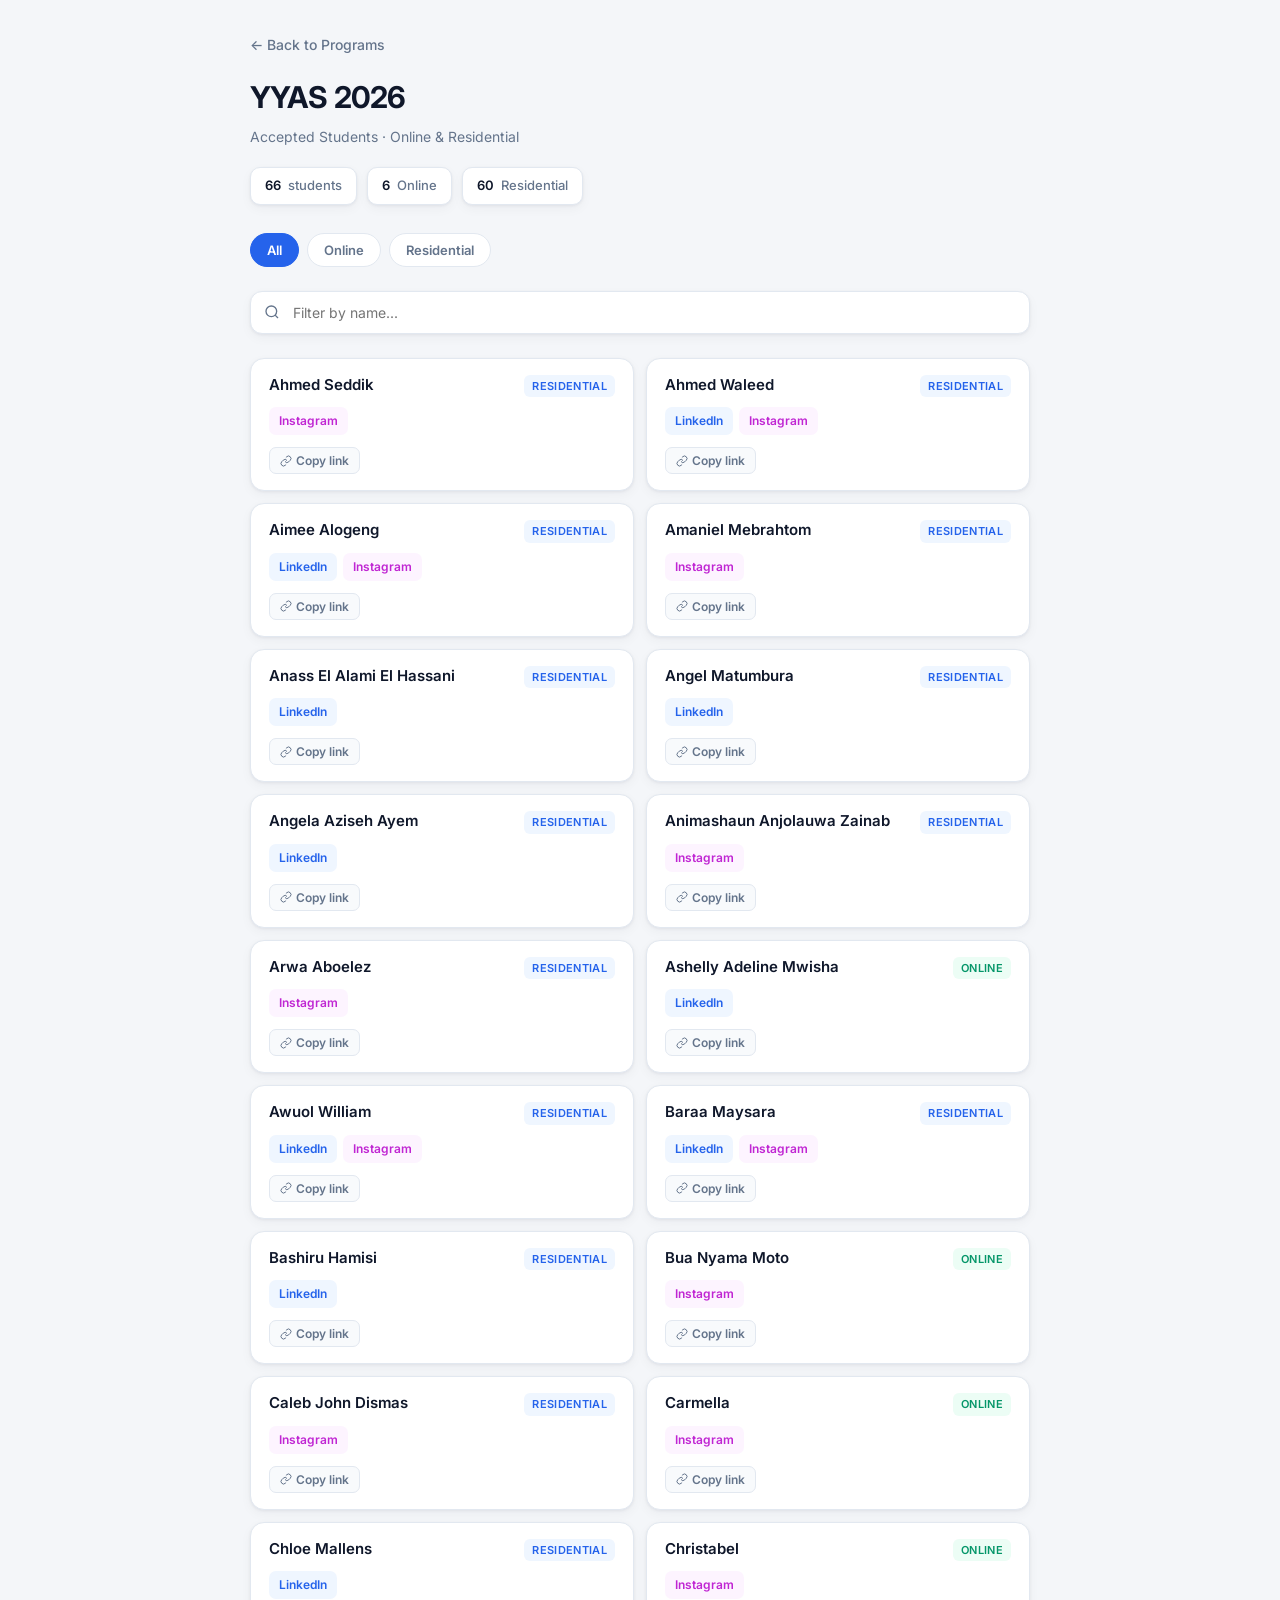
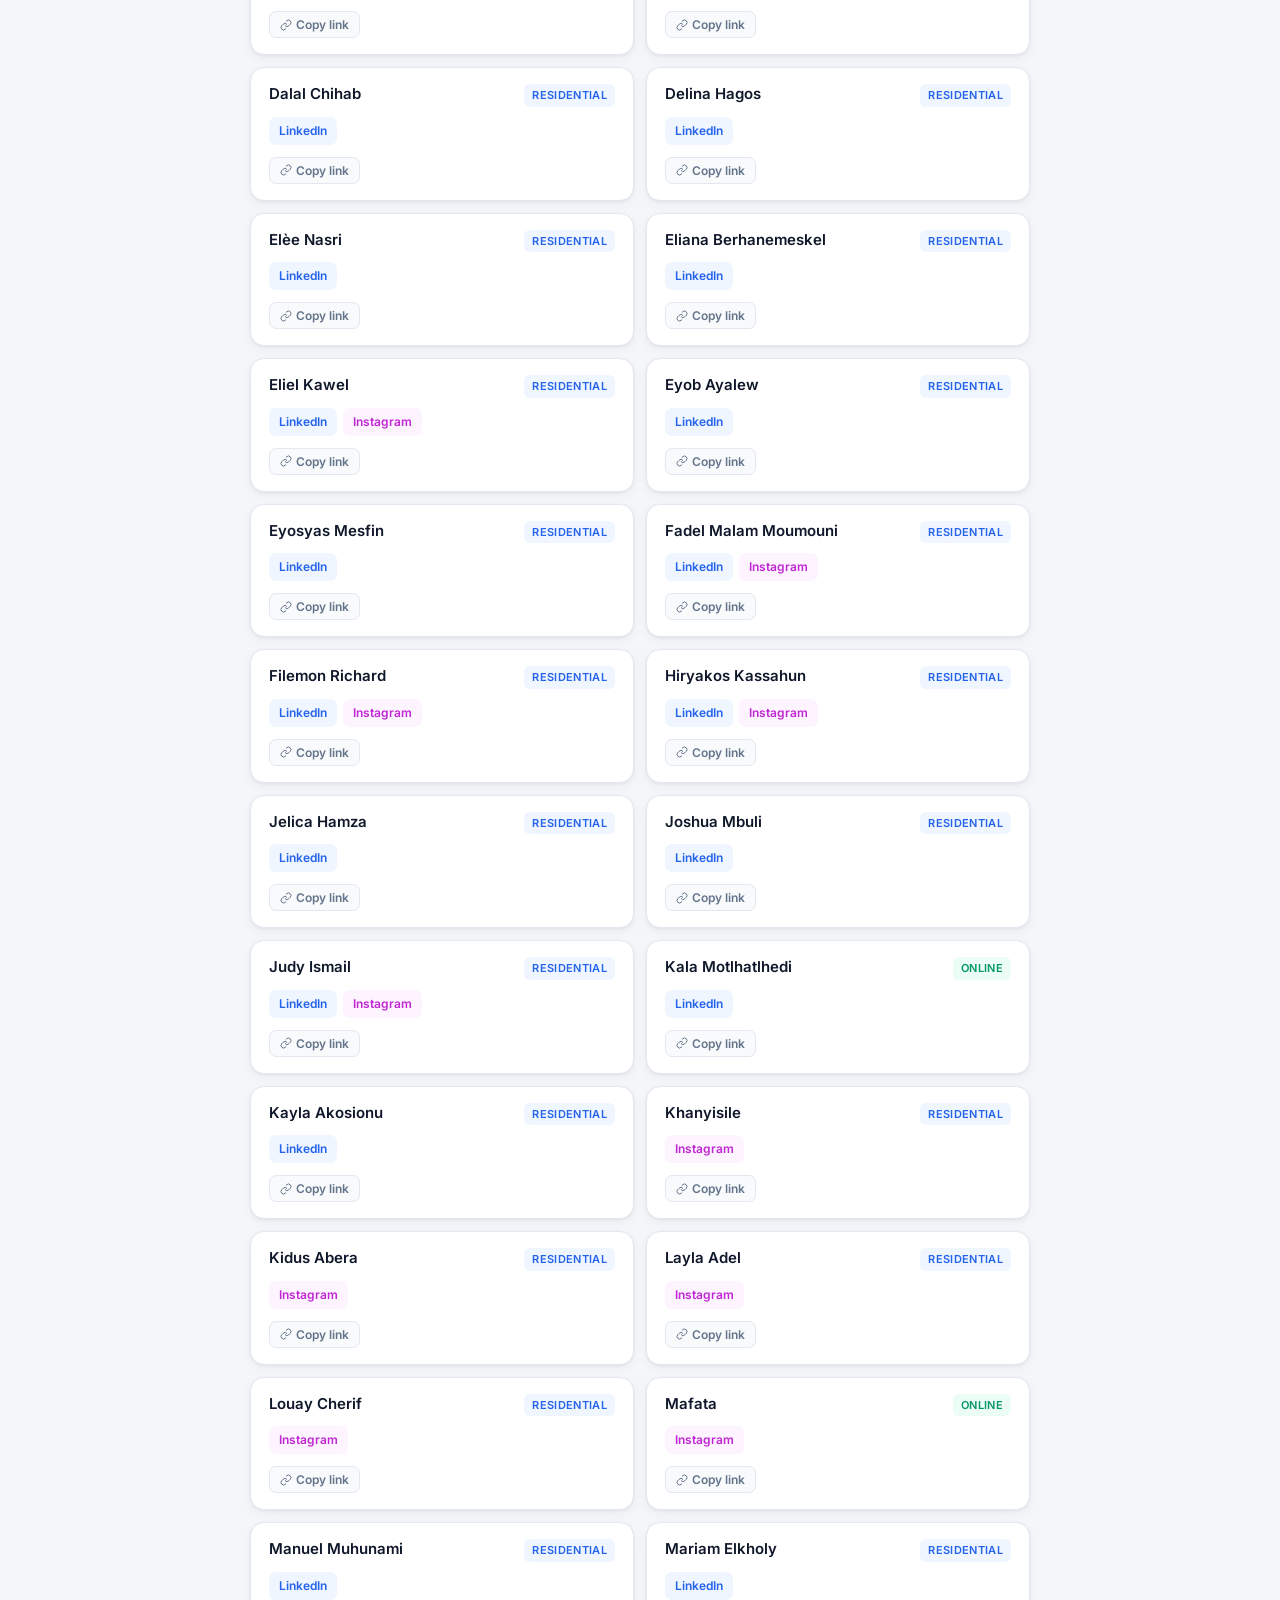
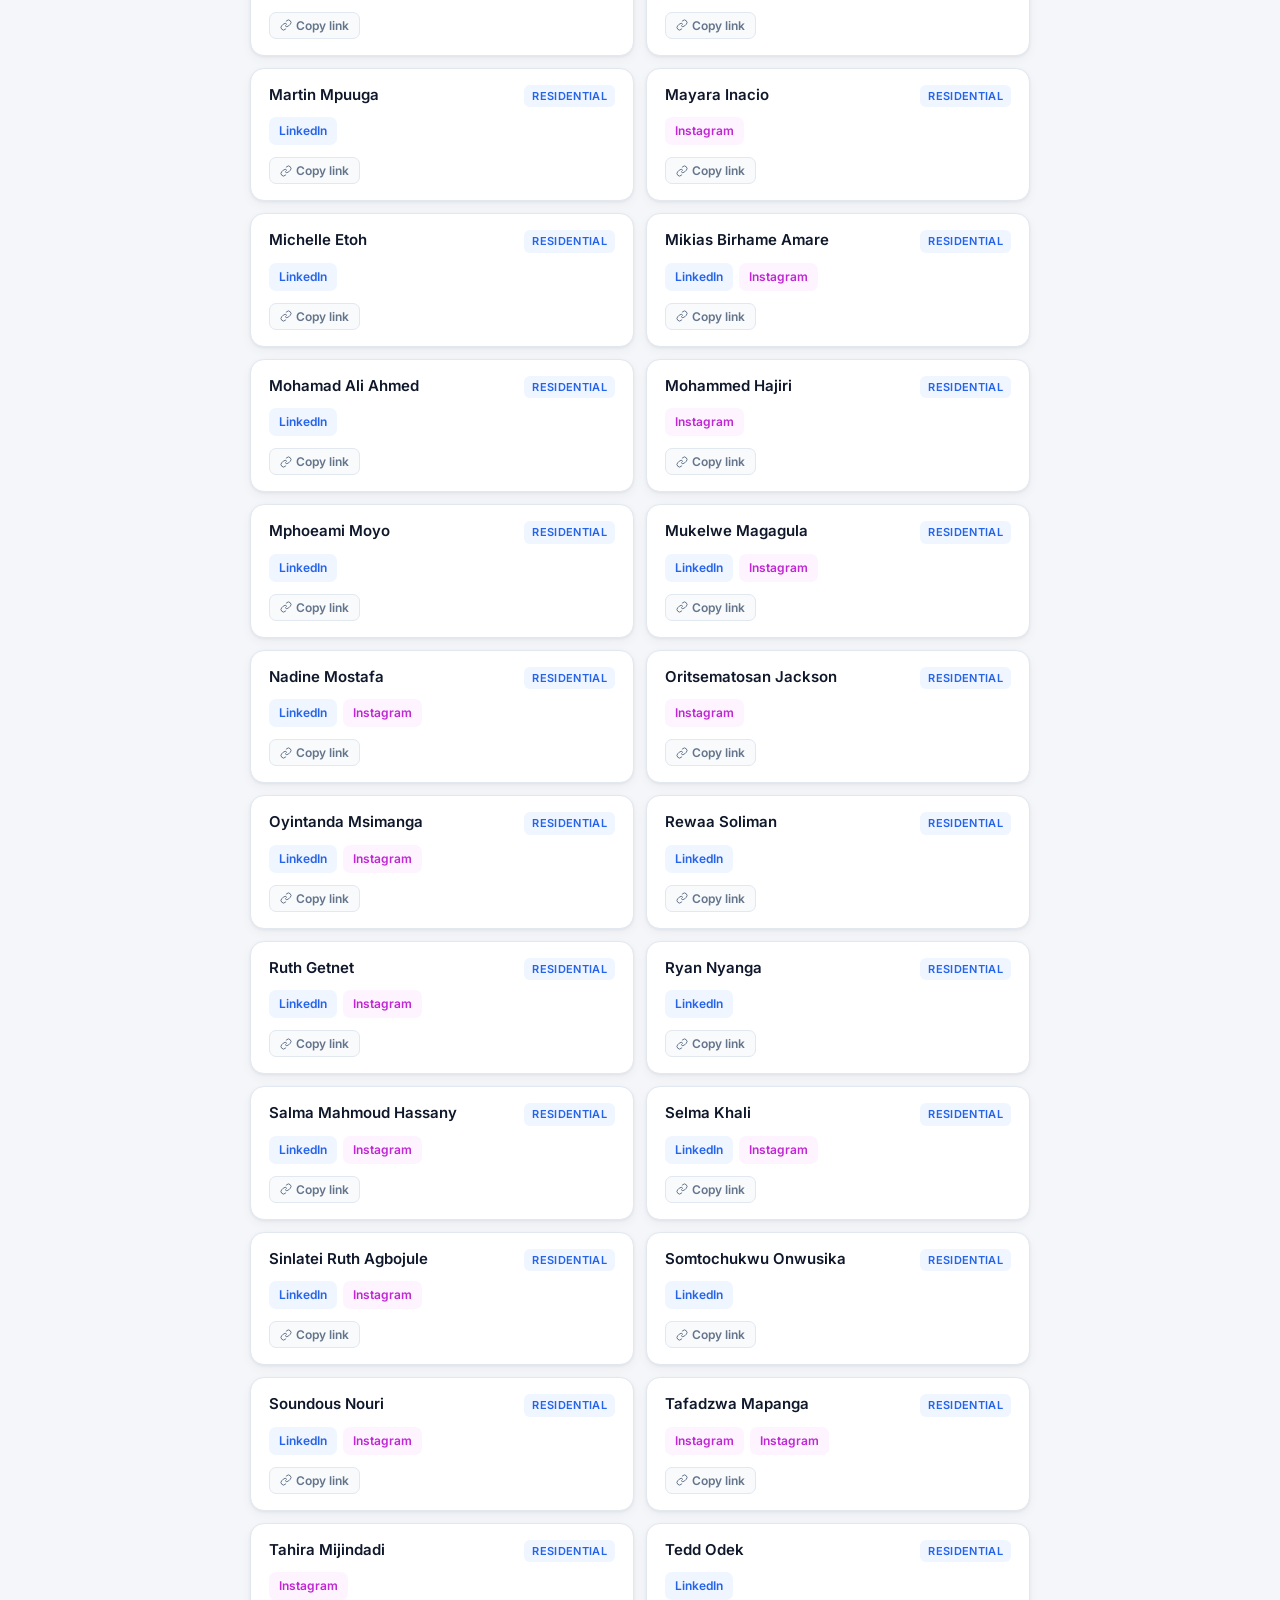
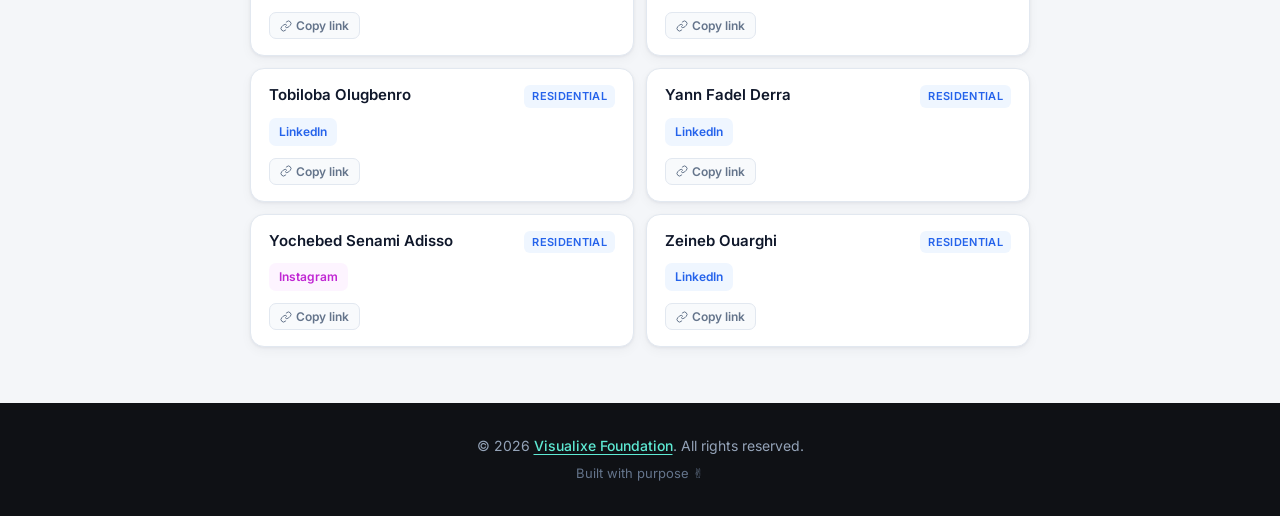
==== commit 0ef6317c: "Sort student cards alphabetically A-Z" ====
--- a/yyas2026.html
+++ b/yyas2026.html
@@ -326,6 +326,8 @@
     async function load() {
       const res = await fetch('students.json');
       students = await res.json();
+      // Sort A-Z by name once on load
+      students.sort((a, b) => a.name.localeCompare(b.name, undefined, { sensitivity: 'base' }));
       render();
       if (location.hash) {
         const el = document.querySelector(location.hash);
@@ -342,7 +344,7 @@
 
     function render() {
       const container = document.getElementById('cards');
-      let list = students;
+      let list = students.slice(); // already sorted A-Z
 
       if (currentFilter !== 'all') {
         list = list.filter(s => s.type === currentFilter);
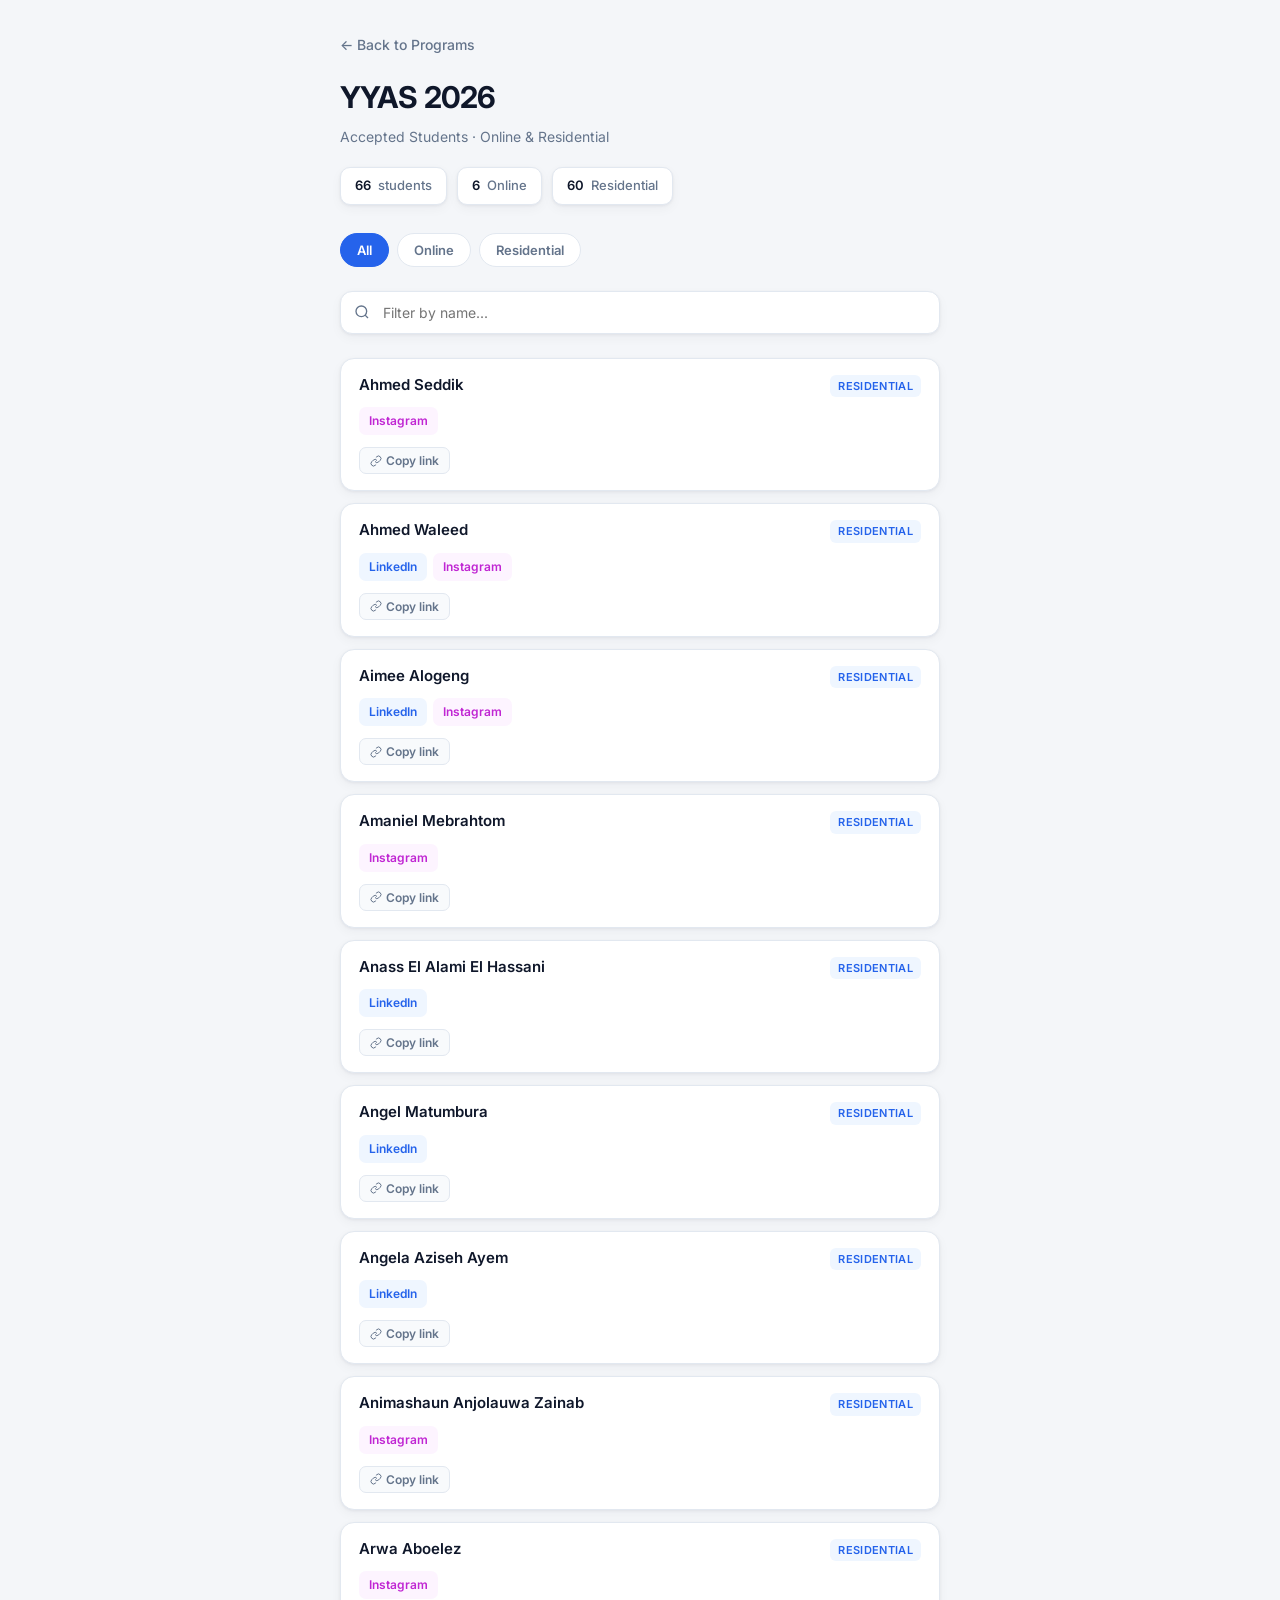
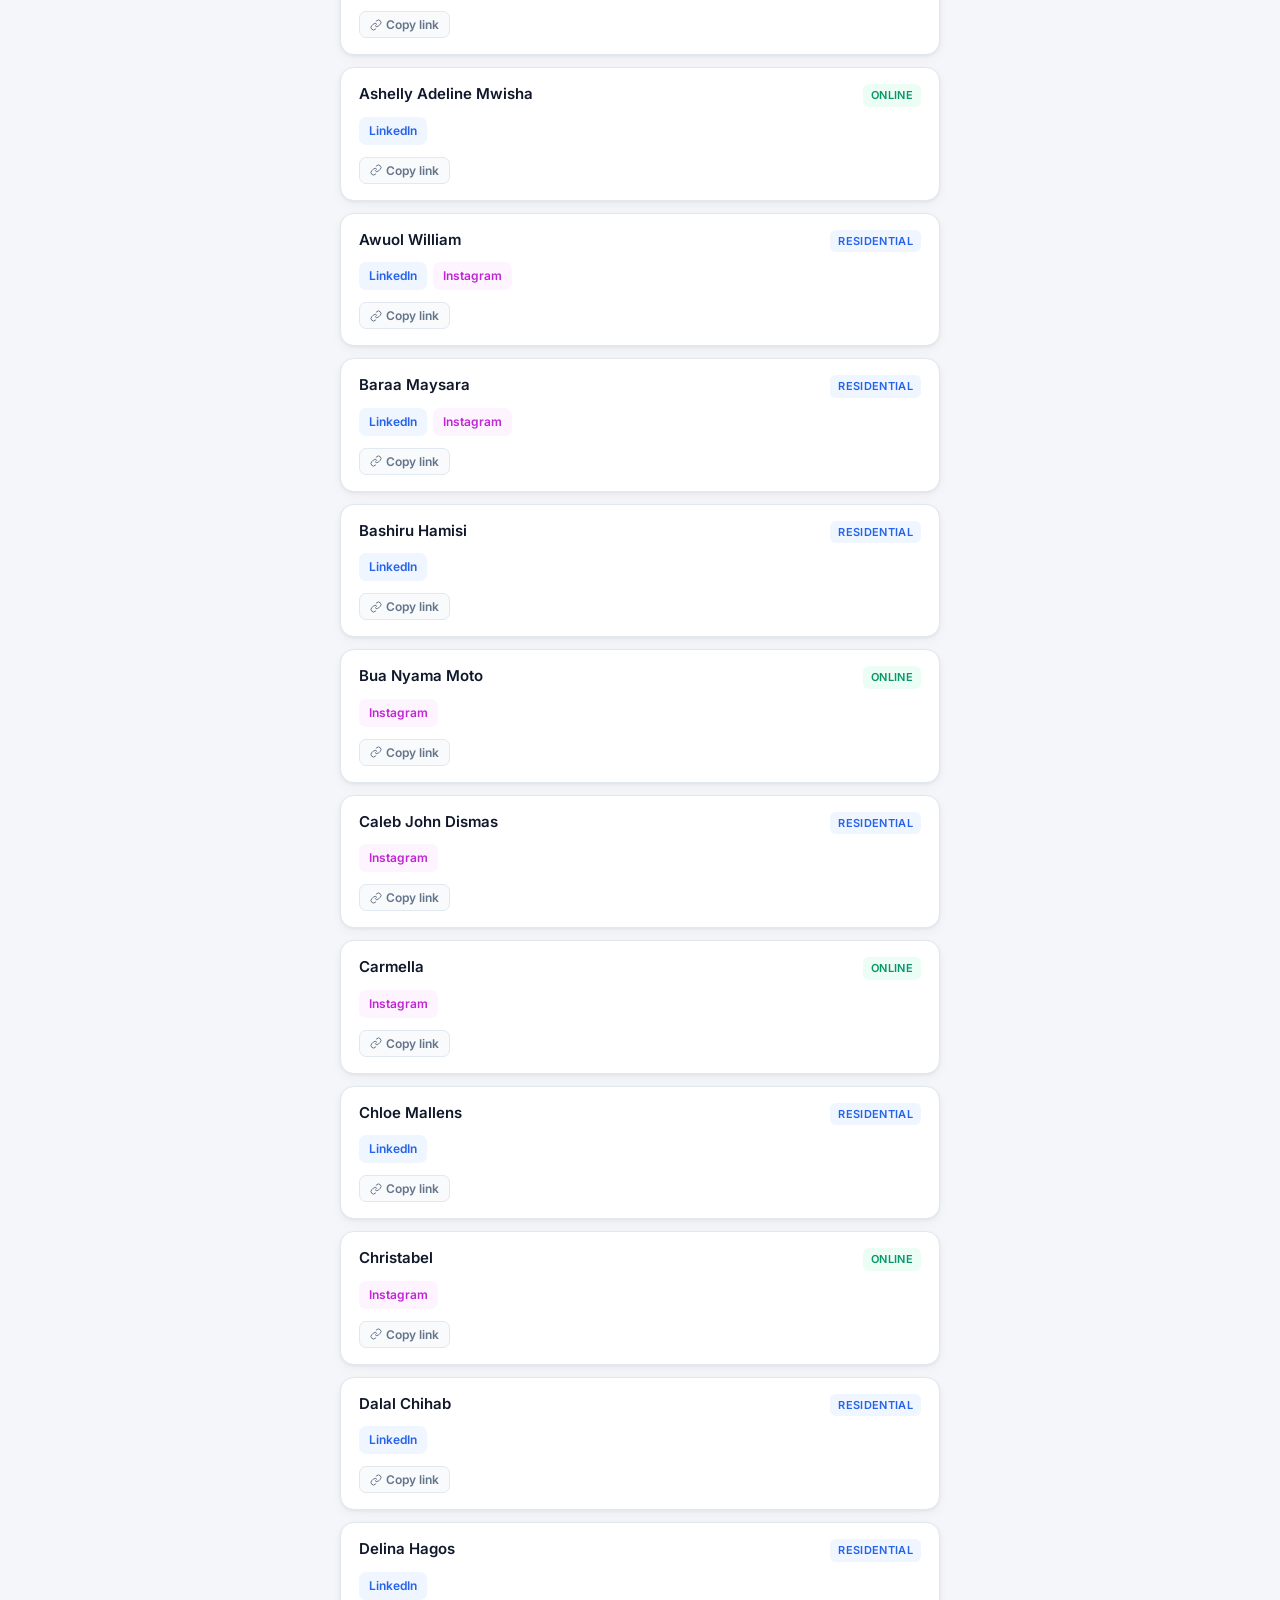
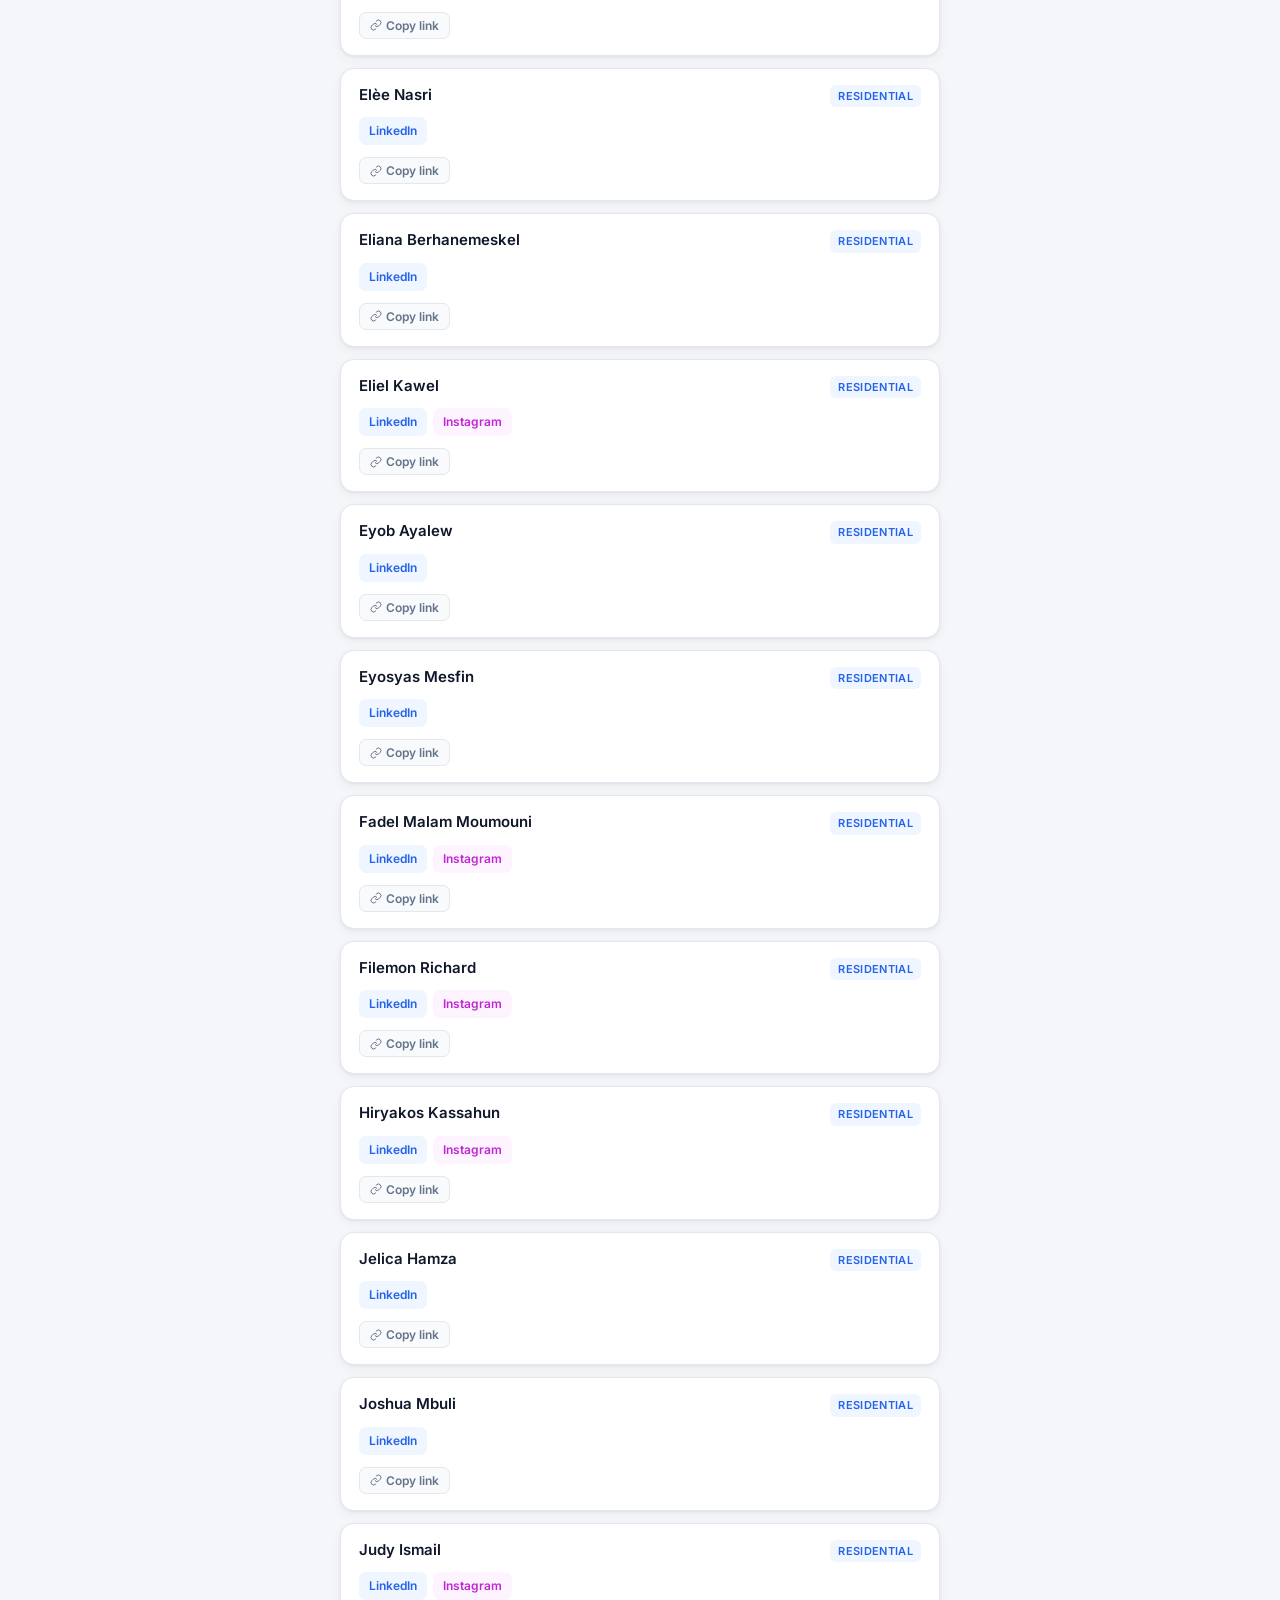
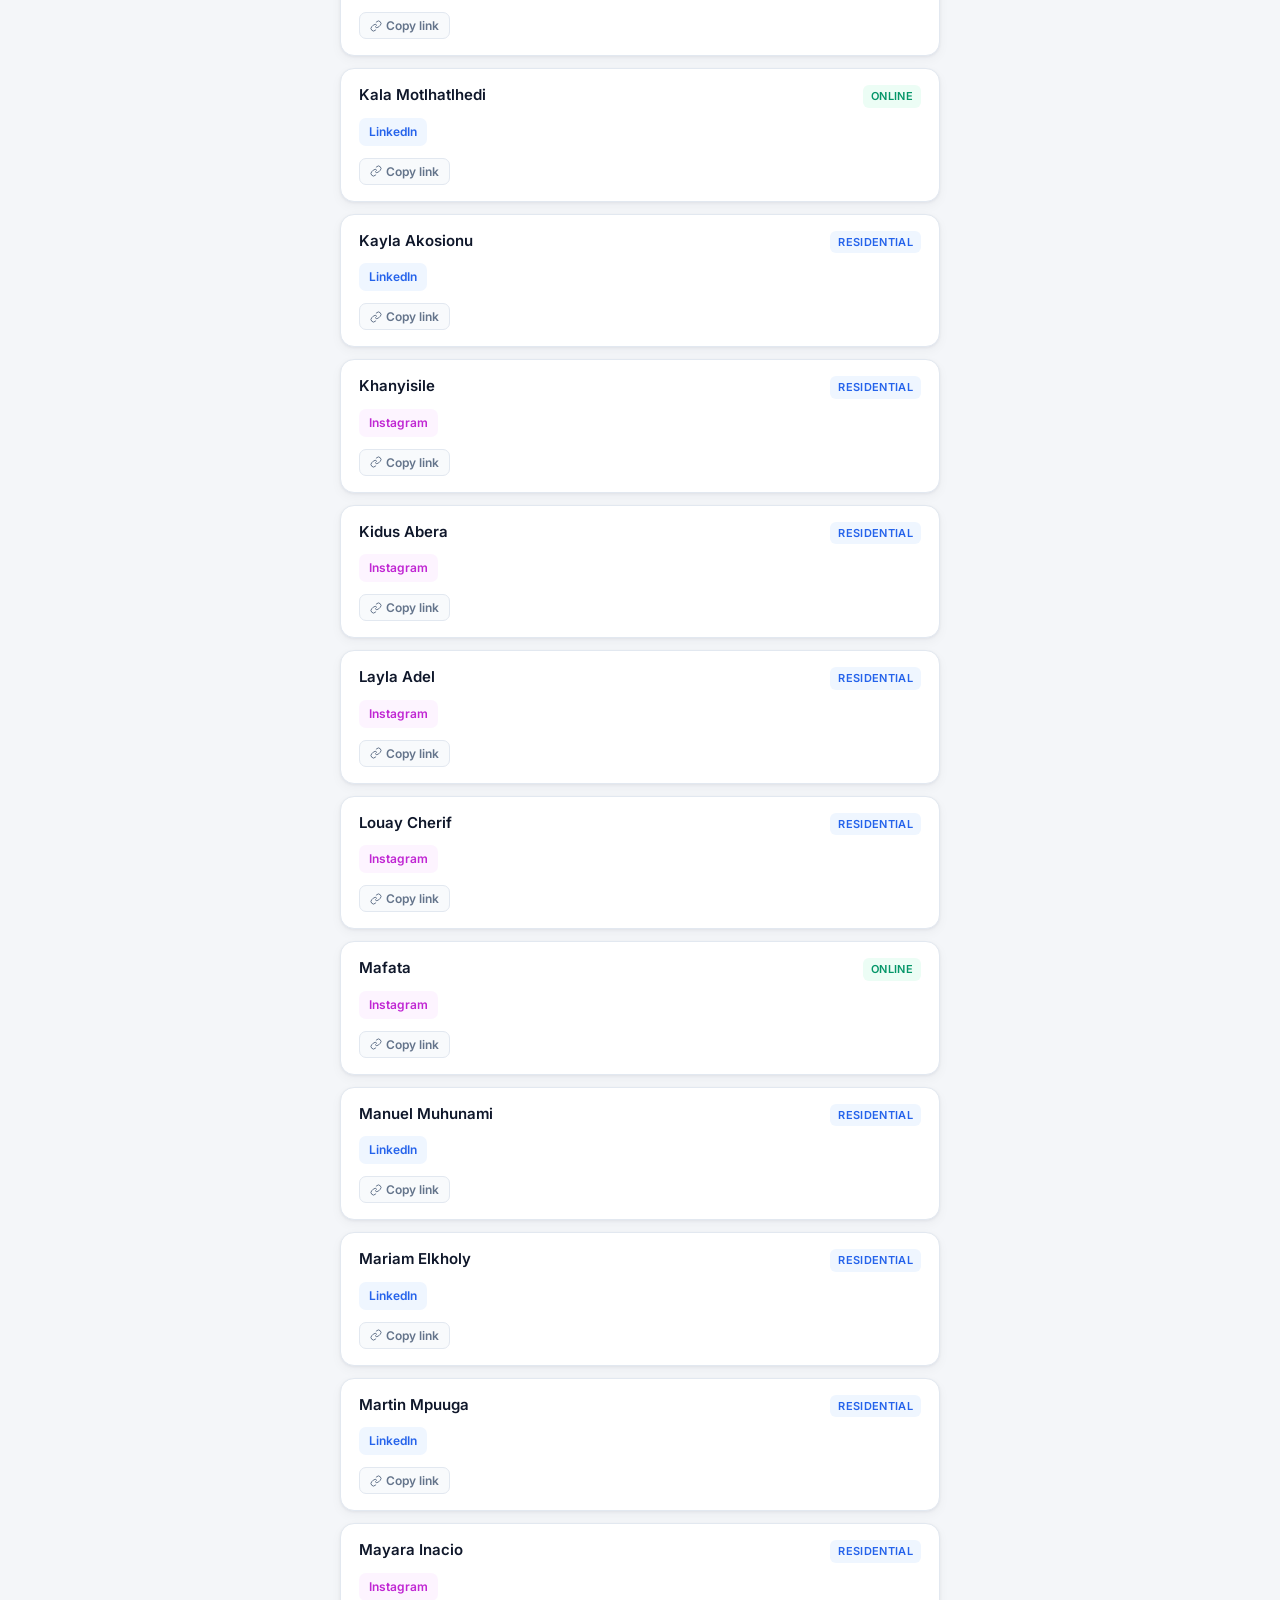
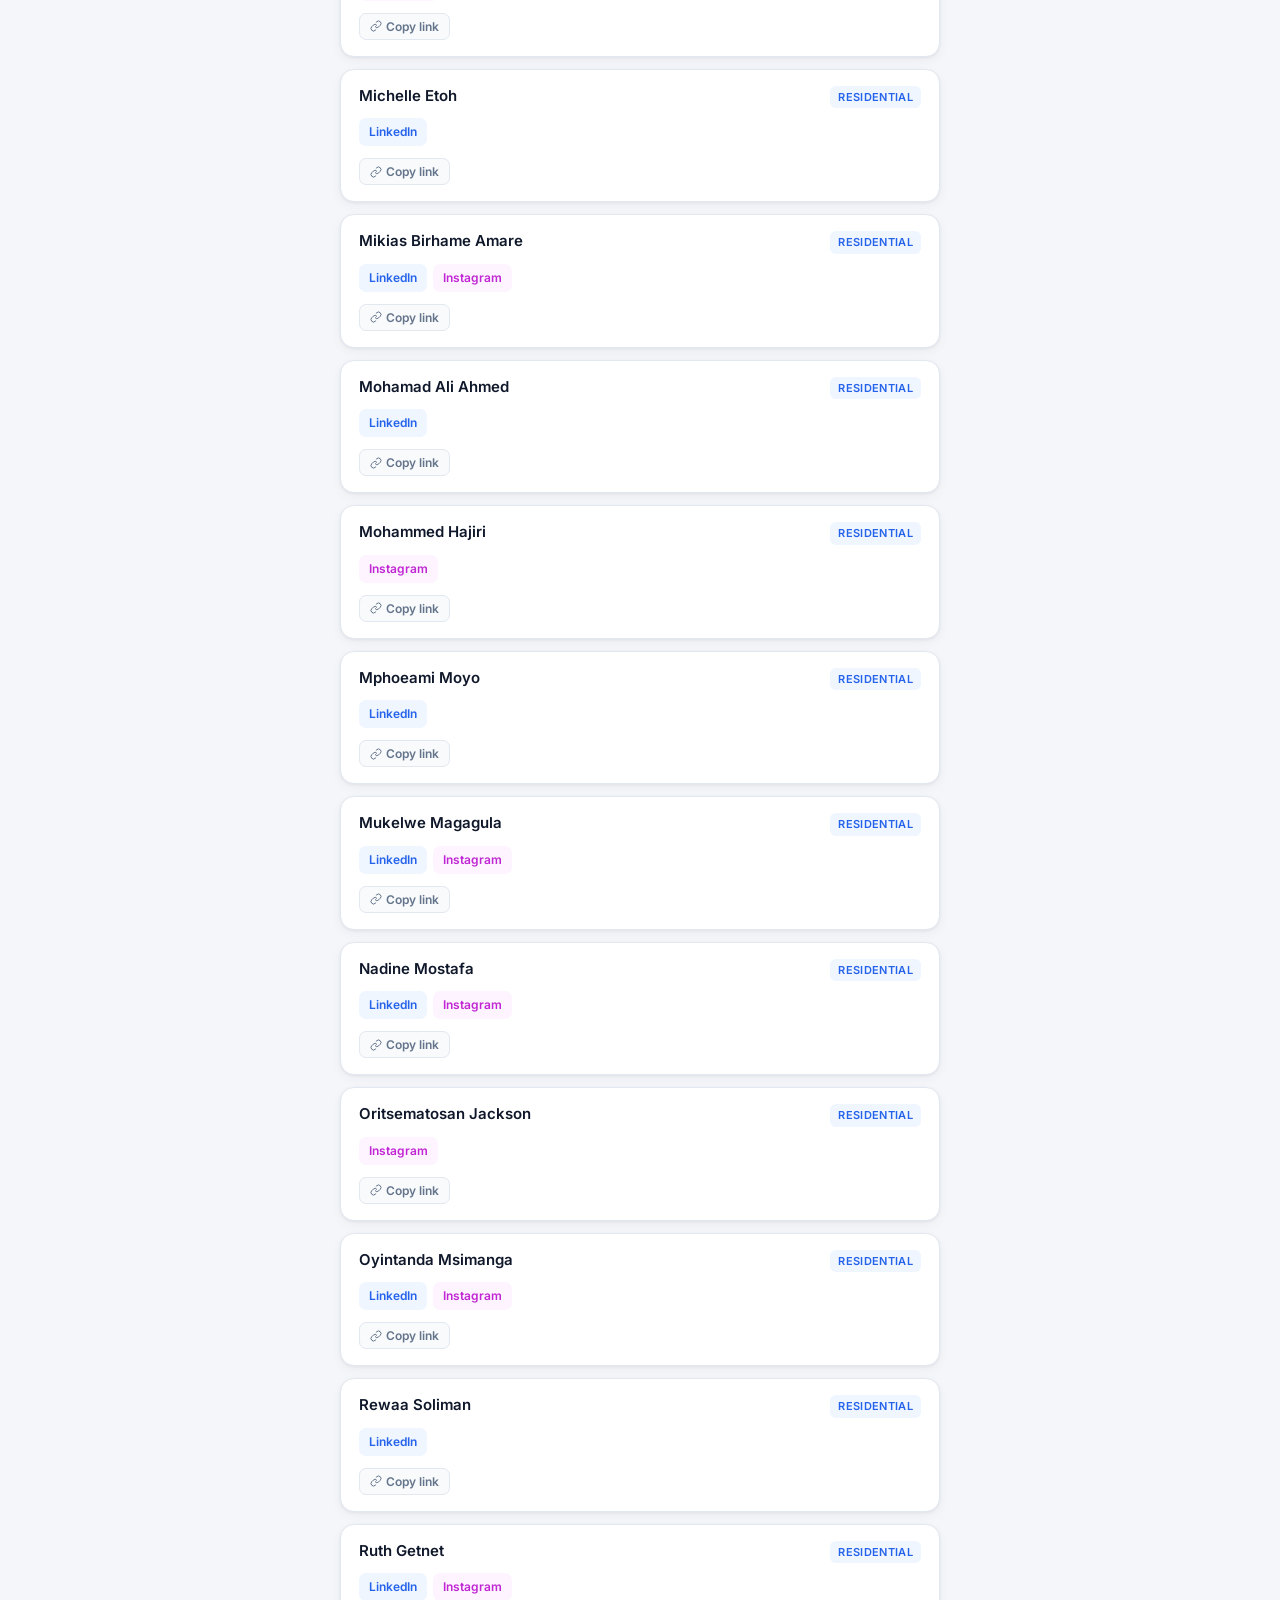
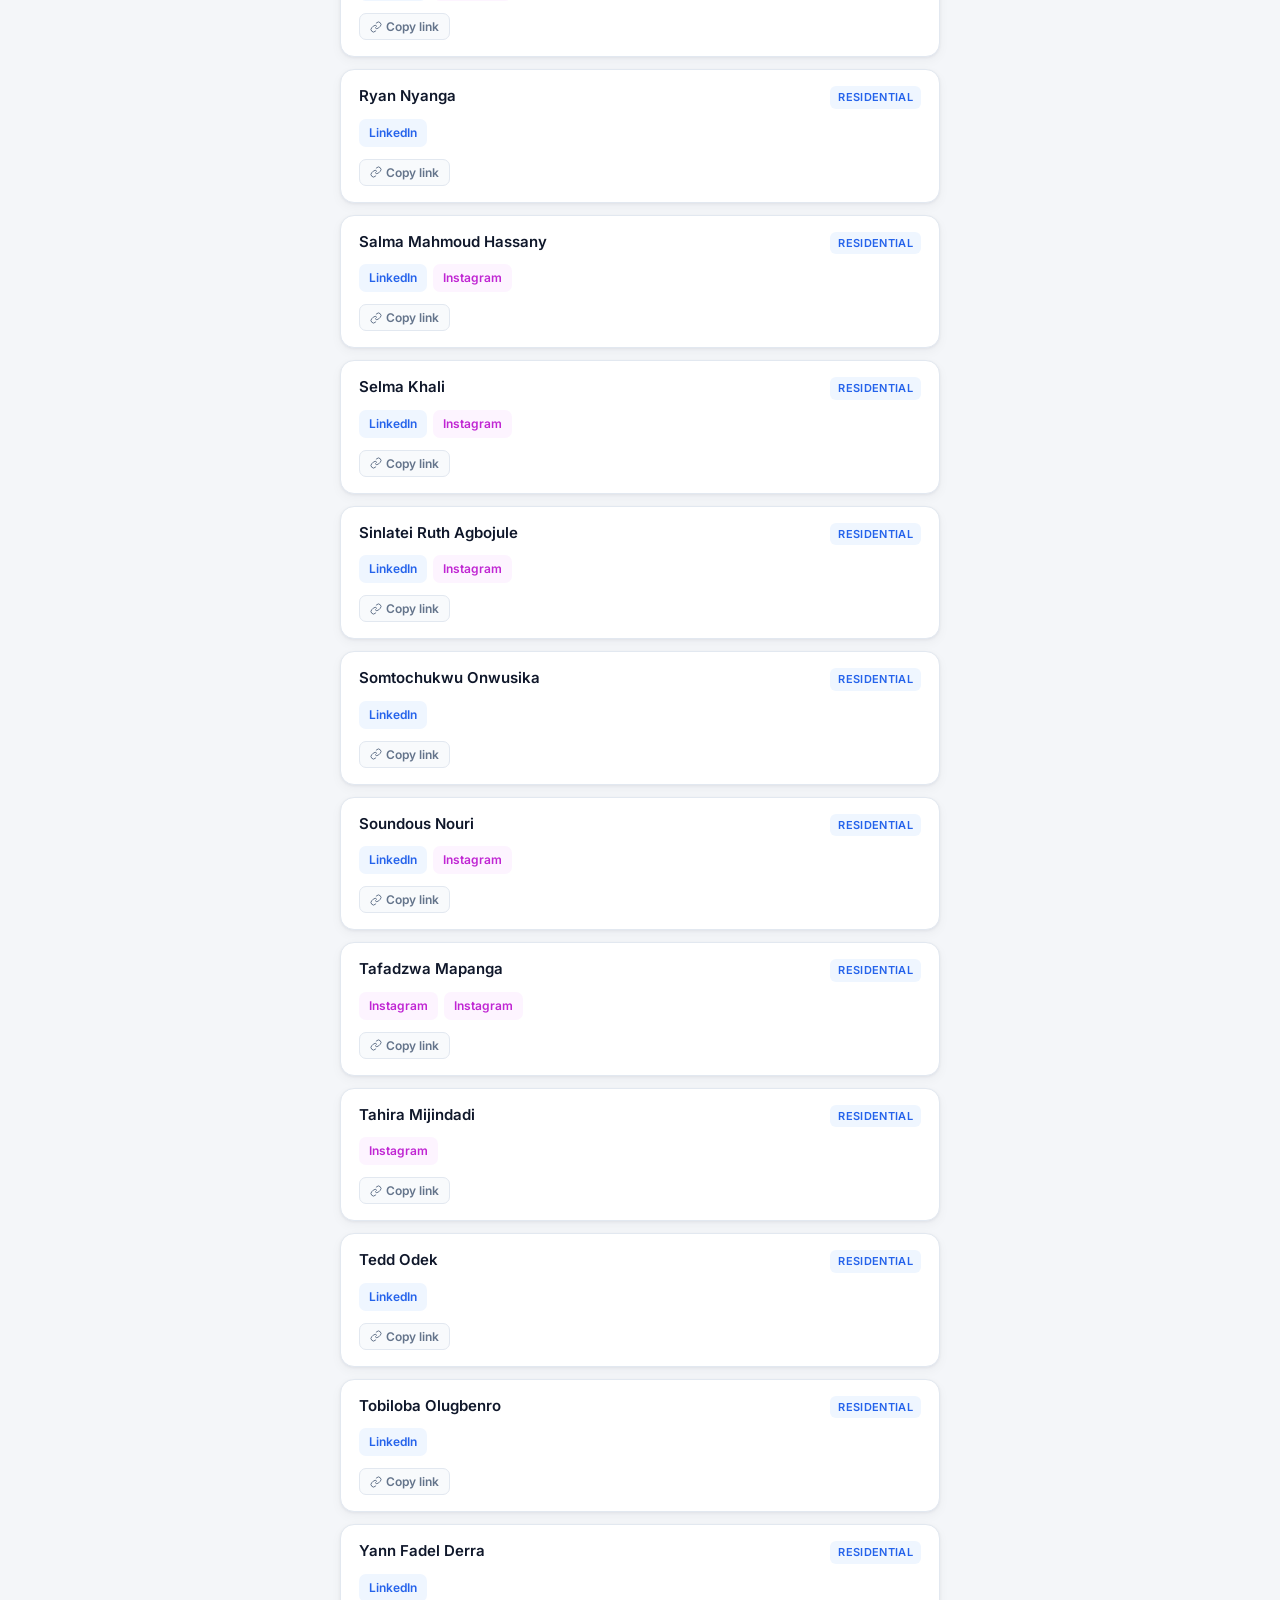
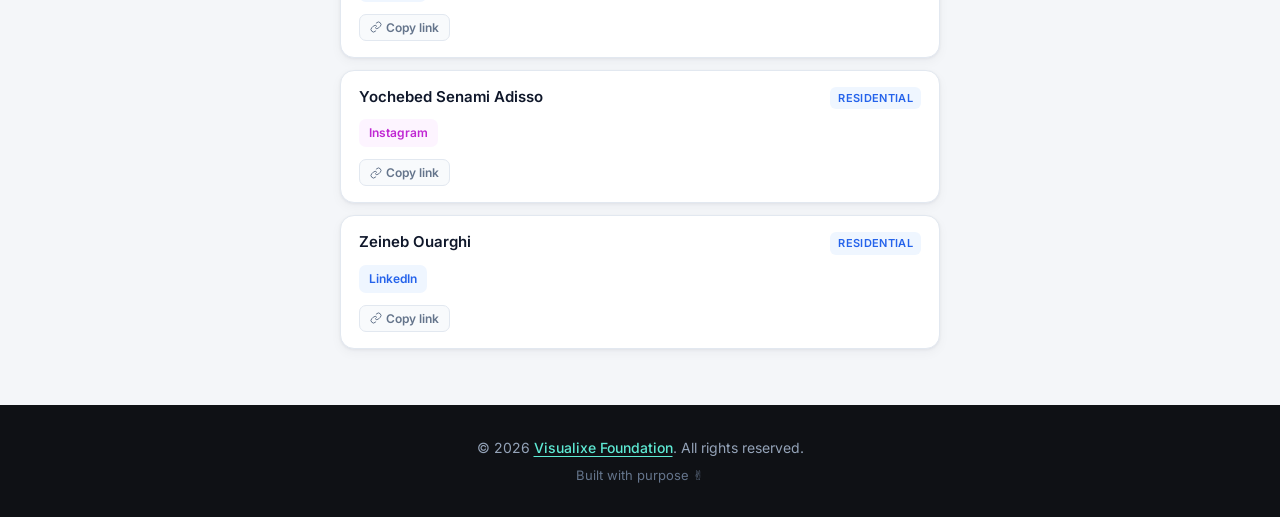
==== commit 5d852559: "Force single-column layout (A-Z list going straight down)" ====
--- a/yyas2026.html
+++ b/yyas2026.html
@@ -42,7 +42,7 @@
       flex-direction: column;
     }
     .page {
-      max-width: 820px;
+      max-width: 640px;
       margin: 0 auto;
       padding: 32px 20px 56px;
       flex: 1;
@@ -141,12 +141,9 @@
     }
 
     .cards {
-      display: grid;
-      grid-template-columns: 1fr;
+      display: flex;
+      flex-direction: column;
       gap: 12px;
-    }
-    @media (min-width: 560px) {
-      .cards { grid-template-columns: 1fr 1fr; }
     }
 
     .card {
@@ -263,7 +260,6 @@
       text-align: center;
       padding: 48px 20px;
       color: var(--muted);
-      grid-column: 1 / -1;
     }
 
     footer {
